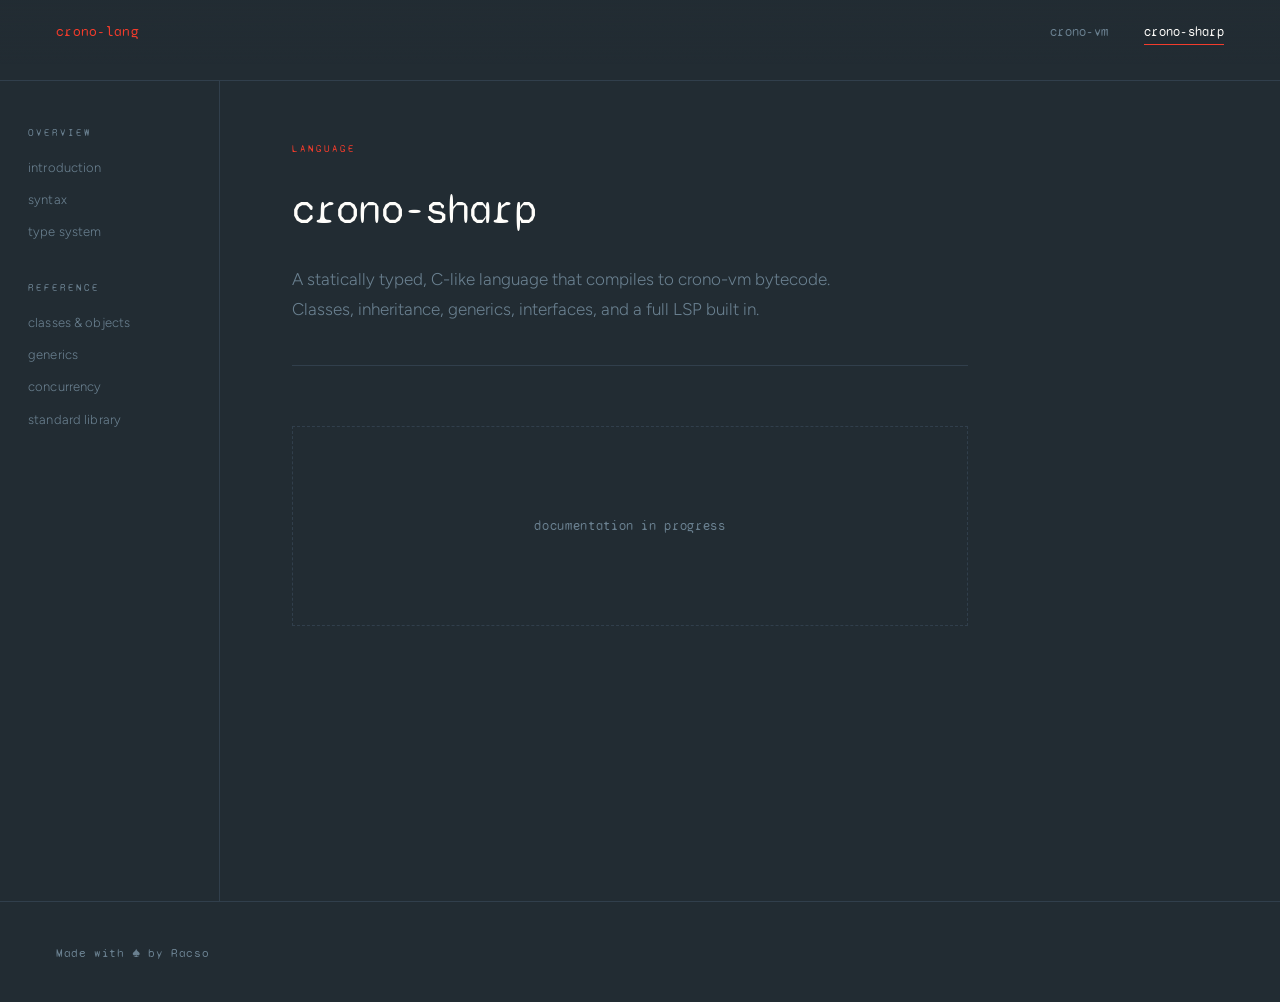
==== crono-sharp.html @ 15d4b7fe "Initial structure: landing page, crono-vm and crono-sharp stubs Three-page static site for the crono" ====
<!DOCTYPE html>
<html lang="en">
<head>
  <meta charset="UTF-8">
  <meta name="viewport" content="width=device-width, initial-scale=1.0">
  <title>crono-sharp — crono-lang</title>
  <meta name="description" content="crono-sharp: a statically typed language targeting crono-vm.">
  <link rel="preconnect" href="https://fonts.googleapis.com">
  <link rel="preconnect" href="https://fonts.gstatic.com" crossorigin>
  <link href="https://fonts.googleapis.com/css2?family=Syne+Mono&family=Cormorant+Garamond:ital,wght@0,300;0,400;1,300;1,400;1,600&family=Figtree:wght@300;400;500&display=swap" rel="stylesheet">
  <link rel="stylesheet" href="style.css">
  <link rel="stylesheet" href="docs.css">
</head>
<body>

  <!-- NAV -->
  <nav>
    <a href="/" class="nav-logo">crono-lang</a>
    <div class="nav-links">
      <a href="crono-vm.html">crono-vm</a>
      <a href="crono-sharp.html" class="nav-active">crono-sharp</a>
    </div>
  </nav>

  <div class="docs-layout">
    <!-- SIDEBAR -->
    <aside class="docs-sidebar">
      <div class="sidebar-section">
        <div class="sidebar-label">overview</div>
        <a href="#introduction" class="sidebar-link">introduction</a>
        <a href="#syntax" class="sidebar-link">syntax</a>
        <a href="#type-system" class="sidebar-link">type system</a>
      </div>
      <div class="sidebar-section">
        <div class="sidebar-label">reference</div>
        <a href="#classes" class="sidebar-link">classes & objects</a>
        <a href="#generics" class="sidebar-link">generics</a>
        <a href="#concurrency" class="sidebar-link">concurrency</a>
        <a href="#stdlib" class="sidebar-link">standard library</a>
      </div>
    </aside>

    <!-- CONTENT -->
    <main class="docs-content">
      <div class="docs-header">
        <div class="docs-tag">language</div>
        <h1 class="docs-title">crono-sharp</h1>
        <p class="docs-subtitle">
          A statically typed, C-like language that compiles to crono-vm bytecode.
          Classes, inheritance, generics, interfaces, and a full LSP built in.
        </p>
      </div>

      <div class="docs-placeholder">
        <span>documentation in progress</span>
      </div>
    </main>
  </div>

  <footer>
    <span class="footer-sig">Made with <span class="spade">♠</span> by Racso</span>
  </footer>

</body>
</html>
---- style.css ----
/* ================================================================
   PALETTE — from colors.rac.so
   ================================================================ */
:root {
  --void:      #222c33;
  --n2:        #29333e;
  --n3:        #313f4c;
  --n4:        #6a8090;
  --n5:        #ccd6e0;
  --n6:        #edf1f5;
  --vanilla:   #fefdfa;

  --volcano:   #f33c2c;
  --vitellary: #f0a030;
  --viridian:  #1fa8a4;
  --violet:    #9966ff;
  --vermilion: #cc2936;
  --verdigris: #3cc058;
  --victoria:  #3852e0;
}

/* ================================================================
   RESET & BASE
   ================================================================ */
*, *::before, *::after {
  box-sizing: border-box;
  margin: 0;
  padding: 0;
}

html {
  font-size: 16px;
  scroll-behavior: smooth;
}

body {
  background: var(--void);
  color: var(--n5);
  font-family: 'Figtree', sans-serif;
  font-weight: 300;
  line-height: 1.7;
  min-height: 100vh;
  display: flex;
  flex-direction: column;
}

a {
  color: inherit;
  text-decoration: none;
}

/* ================================================================
   NAV
   ================================================================ */
nav {
  position: fixed;
  top: 0;
  left: 0;
  right: 0;
  z-index: 100;
  display: flex;
  align-items: center;
  justify-content: space-between;
  padding: 20px 56px;
  background: transparent;
  /* subtle fade to background at top */
  background: linear-gradient(to bottom, var(--void) 0%, transparent 100%);
}

.nav-logo {
  font-family: 'Syne Mono', monospace;
  font-size: 14px;
  color: var(--volcano);
  letter-spacing: 0.02em;
  transition: opacity 0.2s;
}
.nav-logo:hover { opacity: 0.7; }

.nav-links {
  display: flex;
  gap: 36px;
}

.nav-links a {
  font-family: 'Syne Mono', monospace;
  font-size: 13px;
  color: var(--n4);
  letter-spacing: 0.02em;
  transition: color 0.2s;
  position: relative;
}

.nav-links a::after {
  content: '';
  position: absolute;
  bottom: -2px;
  left: 0;
  width: 0;
  height: 1px;
  background: var(--volcano);
  transition: width 0.25s ease;
}

.nav-links a:hover {
  color: var(--vanilla);
}
.nav-links a:hover::after {
  width: 100%;
}

/* ================================================================
   HERO
   ================================================================ */
.hero {
  min-height: 100vh;
  display: grid;
  grid-template-columns: 1fr 1fr;
  align-items: center;
  padding: 0 56px;
  position: relative;
  overflow: hidden;
}

.hero::before {
  content: '';
  position: absolute;
  top: -20%;
  right: -10%;
  width: 600px;
  height: 600px;
  background: radial-gradient(circle, rgba(243, 60, 44, 0.06) 0%, transparent 70%);
  pointer-events: none;
}

.hero-inner {
  max-width: 580px;
  padding-top: 80px;
}

.hero-eyebrow {
  font-family: 'Syne Mono', monospace;
  font-size: 12px;
  color: var(--volcano);
  letter-spacing: 0.15em;
  text-transform: uppercase;
  margin-bottom: 28px;
}

.hero-headline {
  font-family: 'Cormorant Garamond', serif;
  font-style: italic;
  font-weight: 300;
  font-size: clamp(52px, 7vw, 88px);
  line-height: 1.05;
  color: var(--vanilla);
  letter-spacing: -0.02em;
  margin-bottom: 32px;
}

.hero-body {
  font-size: 16px;
  color: var(--n4);
  max-width: 440px;
  margin-bottom: 44px;
  line-height: 1.75;
  font-weight: 300;
}

.hero-cta {
  display: flex;
  align-items: center;
  gap: 20px;
}

.btn-primary {
  font-family: 'Syne Mono', monospace;
  font-size: 13px;
  color: var(--void);
  background: var(--volcano);
  padding: 12px 24px;
  border: 1px solid var(--volcano);
  transition: background 0.2s, color 0.2s;
  letter-spacing: 0.02em;
}

.btn-primary:hover {
  background: transparent;
  color: var(--volcano);
}

.btn-ghost {
  font-family: 'Syne Mono', monospace;
  font-size: 13px;
  color: var(--n4);
  border: 1px solid var(--n3);
  padding: 12px 24px;
  transition: border-color 0.2s, color 0.2s;
  letter-spacing: 0.02em;
}

.btn-ghost:hover {
  color: var(--vanilla);
  border-color: var(--n4);
}

/* accent glyph — right half of hero */
.hero-accent {
  display: flex;
  align-items: center;
  justify-content: center;
  height: 100%;
  position: relative;
}

.accent-glyph {
  font-family: 'Cormorant Garamond', serif;
  font-style: italic;
  font-size: clamp(200px, 22vw, 360px);
  color: transparent;
  -webkit-text-stroke: 1px var(--n3);
  text-stroke: 1px var(--n3);
  user-select: none;
  line-height: 1;
  opacity: 0.6;
  /* subtle animation */
  animation: glyph-breathe 8s ease-in-out infinite;
}

@keyframes glyph-breathe {
  0%, 100% { opacity: 0.4; transform: translateY(0px); }
  50%       { opacity: 0.65; transform: translateY(-12px); }
}

/* ================================================================
   PILLARS
   ================================================================ */
.pillars {
  display: grid;
  grid-template-columns: repeat(3, 1fr);
  gap: 1px;
  background: var(--n3);
  border-top: 1px solid var(--n3);
  margin-top: -1px;
}

.pillar {
  background: var(--void);
  padding: 52px 44px;
  display: flex;
  flex-direction: column;
  gap: 16px;
  transition: background 0.2s;
}

a.pillar:hover {
  background: var(--n2);
  cursor: pointer;
}

.pillar--future {
  opacity: 0.5;
  cursor: default;
}

.pillar-tag {
  font-family: 'Syne Mono', monospace;
  font-size: 10px;
  color: var(--volcano);
  letter-spacing: 0.2em;
  text-transform: uppercase;
}

.pillar-name {
  font-family: 'Syne Mono', monospace;
  font-size: 22px;
  color: var(--vanilla);
  font-weight: 400;
  letter-spacing: -0.01em;
  display: flex;
  align-items: center;
  gap: 10px;
}

.tag-wip {
  font-size: 10px;
  background: var(--n3);
  color: var(--n4);
  padding: 2px 7px;
  letter-spacing: 0.1em;
  text-transform: uppercase;
  vertical-align: middle;
  font-style: normal;
}

.pillar-desc {
  font-size: 14px;
  color: var(--n4);
  line-height: 1.75;
  flex: 1;
}

.pillar-link {
  font-family: 'Syne Mono', monospace;
  font-size: 12px;
  color: var(--volcano);
  letter-spacing: 0.05em;
  margin-top: 8px;
  transition: opacity 0.2s;
}

a.pillar:hover .pillar-link {
  opacity: 0.7;
}

/* ================================================================
   FOOTER
   ================================================================ */
footer {
  padding: 36px 56px;
  border-top: 1px solid var(--n3);
  margin-top: auto;
}

.footer-sig {
  font-family: 'Syne Mono', monospace;
  font-size: 12px;
  color: var(--n4);
  letter-spacing: 0.05em;
}

.spade {
  font-size: 1.15em;
  display: inline-block;
  vertical-align: middle;
  position: relative;
  top: -1px;
}

/* ================================================================
   RESPONSIVE
   ================================================================ */
@media (max-width: 900px) {
  nav {
    padding: 20px 28px;
  }

  .hero {
    grid-template-columns: 1fr;
    padding: 120px 28px 80px;
  }

  .hero-accent {
    display: none;
  }

  .pillars {
    grid-template-columns: 1fr;
  }

  .pillar {
    padding: 40px 28px;
  }

  footer {
    padding: 28px;
  }
}
---- docs.css ----
/* ================================================================
   DOCS LAYOUT — shared by crono-vm.html and crono-sharp.html
   ================================================================ */

.nav-active {
  color: var(--vanilla) !important;
}
.nav-active::after {
  width: 100% !important;
}

/* ----------------------------------------------------------------
   Docs shell
   ---------------------------------------------------------------- */
.docs-layout {
  display: grid;
  grid-template-columns: 220px 1fr;
  min-height: calc(100vh - 80px);
  margin-top: 80px; /* nav height */
  border-top: 1px solid var(--n3);
}

/* ----------------------------------------------------------------
   Sidebar
   ---------------------------------------------------------------- */
.docs-sidebar {
  border-right: 1px solid var(--n3);
  padding: 44px 0;
  position: sticky;
  top: 80px;
  height: calc(100vh - 80px);
  overflow-y: auto;
}

.sidebar-section {
  margin-bottom: 32px;
  padding: 0 28px;
}

.sidebar-label {
  font-family: 'Syne Mono', monospace;
  font-size: 10px;
  color: var(--n4);
  letter-spacing: 0.2em;
  text-transform: uppercase;
  margin-bottom: 10px;
}

.sidebar-link {
  display: block;
  font-family: 'Figtree', sans-serif;
  font-size: 13px;
  color: var(--n4);
  padding: 5px 0;
  transition: color 0.15s;
  font-weight: 300;
  letter-spacing: 0.01em;
}

.sidebar-link:hover {
  color: var(--vanilla);
}

.sidebar-link.is-active {
  color: var(--volcano);
}

/* ----------------------------------------------------------------
   Content area
   ---------------------------------------------------------------- */
.docs-content {
  padding: 60px 72px 100px;
  max-width: 820px;
}

.docs-header {
  margin-bottom: 60px;
  padding-bottom: 40px;
  border-bottom: 1px solid var(--n3);
}

.docs-tag {
  font-family: 'Syne Mono', monospace;
  font-size: 10px;
  color: var(--volcano);
  letter-spacing: 0.2em;
  text-transform: uppercase;
  margin-bottom: 16px;
}

.docs-title {
  font-family: 'Syne Mono', monospace;
  font-size: 42px;
  color: var(--vanilla);
  font-weight: 400;
  letter-spacing: -0.02em;
  margin-bottom: 20px;
}

.docs-subtitle {
  font-size: 17px;
  color: var(--n4);
  line-height: 1.75;
  max-width: 560px;
  font-weight: 300;
}

/* ----------------------------------------------------------------
   Placeholder (for in-progress sections)
   ---------------------------------------------------------------- */
.docs-placeholder {
  display: flex;
  align-items: center;
  justify-content: center;
  height: 200px;
  border: 1px dashed var(--n3);
  color: var(--n4);
  font-family: 'Syne Mono', monospace;
  font-size: 13px;
  letter-spacing: 0.05em;
}

/* ----------------------------------------------------------------
   Responsive
   ---------------------------------------------------------------- */
@media (max-width: 900px) {
  .docs-layout {
    grid-template-columns: 1fr;
  }

  .docs-sidebar {
    position: static;
    height: auto;
    border-right: none;
    border-bottom: 1px solid var(--n3);
    padding: 28px;
    display: flex;
    flex-wrap: wrap;
    gap: 0;
  }

  .sidebar-section {
    padding: 0;
    margin-right: 32px;
  }

  .docs-content {
    padding: 40px 28px 80px;
  }

  .docs-title {
    font-size: 32px;
  }
}
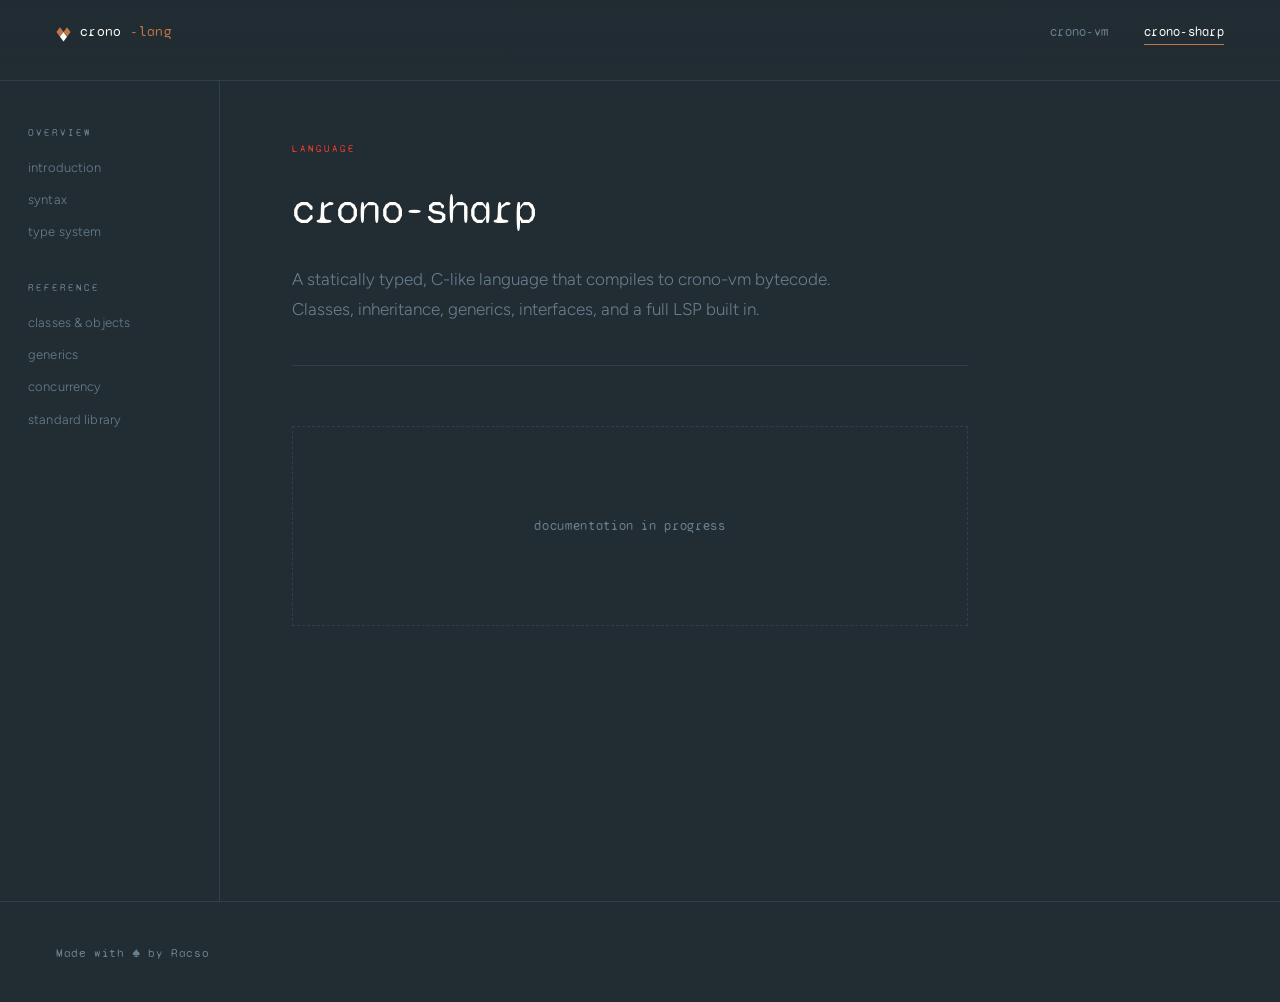
==== commit e8ca2ede: "Add crono logo (75% compressed) to nav; swap volcano→crono throughout" ====
--- a/crono-sharp.html
+++ b/crono-sharp.html
@@ -15,7 +15,16 @@
 
   <!-- NAV -->
   <nav>
-    <a href="/" class="nav-logo">crono-lang</a>
+    <a href="/" class="nav-logo">
+      <svg width="15" height="20" viewBox="-2 -2 24 24" preserveAspectRatio="none" aria-hidden="true">
+        <g transform="rotate(-45,10,10)">
+          <rect x="2"  y="2"  width="8" height="8" fill="#c07848"/>
+          <rect x="2"  y="10" width="8" height="8" fill="#fefdfa"/>
+          <rect x="10" y="10" width="8" height="8" fill="#c07848"/>
+        </g>
+      </svg>
+      crono<span class="accent">-lang</span>
+    </a>
     <div class="nav-links">
       <a href="crono-vm.html">crono-vm</a>
       <a href="crono-sharp.html" class="nav-active">crono-sharp</a>
--- a/style.css
+++ b/style.css
@@ -10,6 +10,7 @@
   --n6:        #edf1f5;
   --vanilla:   #fefdfa;
 
+  --crono:     #c07848;
   --volcano:   #f33c2c;
   --vitellary: #f0a030;
   --viridian:  #1fa8a4;
@@ -68,13 +69,17 @@
 }
 
 .nav-logo {
+  display: flex;
+  align-items: center;
+  gap: 9px;
   font-family: 'Syne Mono', monospace;
   font-size: 14px;
-  color: var(--volcano);
+  color: var(--vanilla);
   letter-spacing: 0.02em;
   transition: opacity 0.2s;
 }
 .nav-logo:hover { opacity: 0.7; }
+.nav-logo .accent { color: var(--crono); }
 
 .nav-links {
   display: flex;
@@ -97,7 +102,7 @@
   left: 0;
   width: 0;
   height: 1px;
-  background: var(--volcano);
+  background: var(--crono);
   transition: width 0.25s ease;
 }
 
@@ -128,7 +133,7 @@
   right: -10%;
   width: 600px;
   height: 600px;
-  background: radial-gradient(circle, rgba(243, 60, 44, 0.06) 0%, transparent 70%);
+  background: radial-gradient(circle, rgba(192, 120, 72, 0.06) 0%, transparent 70%);
   pointer-events: none;
 }
 
@@ -140,7 +145,7 @@
 .hero-eyebrow {
   font-family: 'Syne Mono', monospace;
   font-size: 12px;
-  color: var(--volcano);
+  color: var(--crono);
   letter-spacing: 0.15em;
   text-transform: uppercase;
   margin-bottom: 28px;
@@ -176,16 +181,16 @@
   font-family: 'Syne Mono', monospace;
   font-size: 13px;
   color: var(--void);
-  background: var(--volcano);
+  background: var(--crono);
   padding: 12px 24px;
-  border: 1px solid var(--volcano);
+  border: 1px solid var(--crono);
   transition: background 0.2s, color 0.2s;
   letter-spacing: 0.02em;
 }
 
 .btn-primary:hover {
   background: transparent;
-  color: var(--volcano);
+  color: var(--crono);
 }
 
 .btn-ghost {
@@ -265,7 +270,7 @@
 .pillar-tag {
   font-family: 'Syne Mono', monospace;
   font-size: 10px;
-  color: var(--volcano);
+  color: var(--crono);
   letter-spacing: 0.2em;
   text-transform: uppercase;
 }
@@ -302,7 +307,7 @@
 .pillar-link {
   font-family: 'Syne Mono', monospace;
   font-size: 12px;
-  color: var(--volcano);
+  color: var(--crono);
   letter-spacing: 0.05em;
   margin-top: 8px;
   transition: opacity 0.2s;
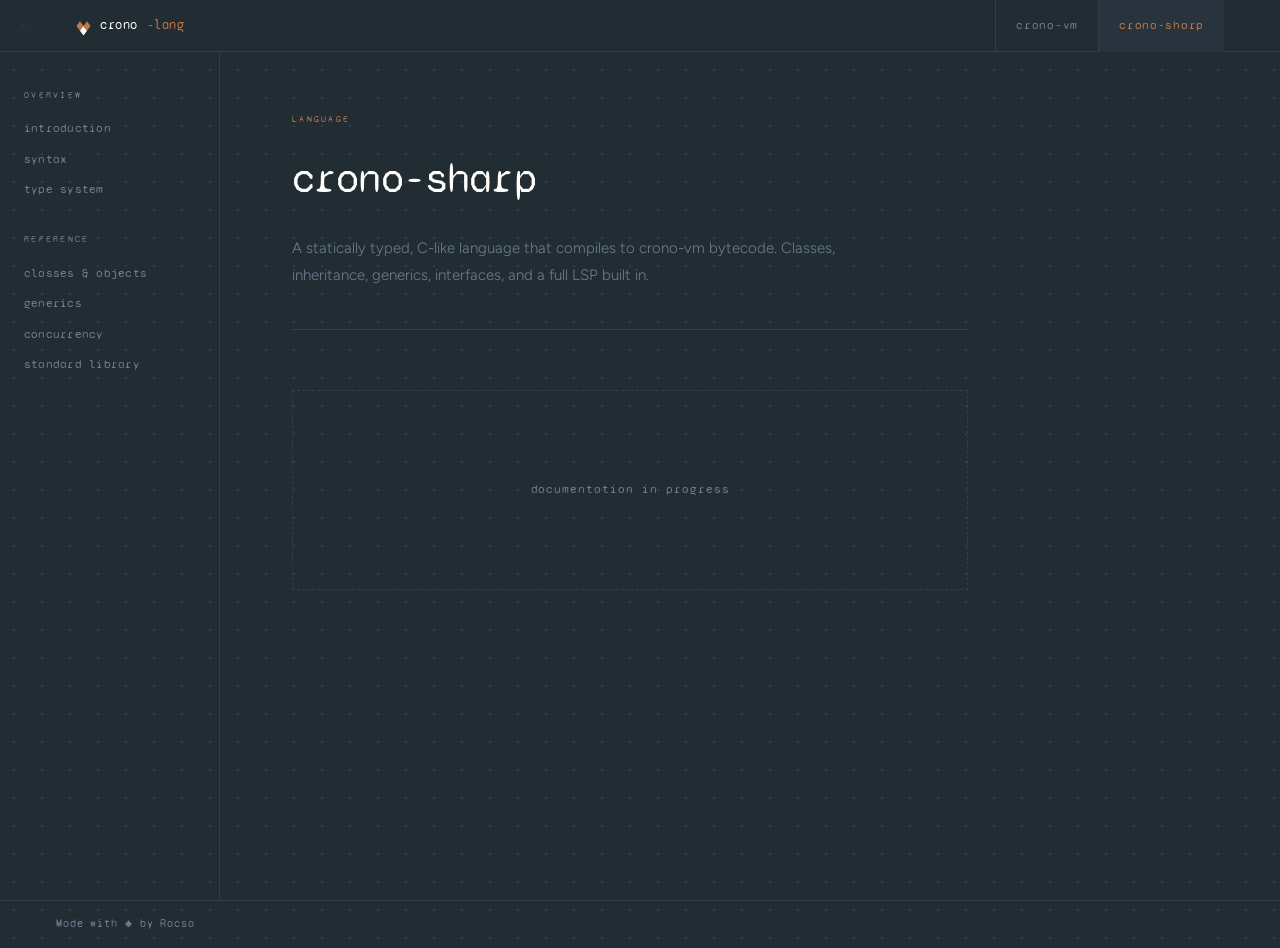
==== commit b5e39895: "Rebuild as Blueprint: dot grid, schematic aesthetic, monospace throughout" ====
--- a/crono-sharp.html
+++ b/crono-sharp.html
@@ -7,7 +7,7 @@
   <meta name="description" content="crono-sharp: a statically typed language targeting crono-vm.">
   <link rel="preconnect" href="https://fonts.googleapis.com">
   <link rel="preconnect" href="https://fonts.gstatic.com" crossorigin>
-  <link href="https://fonts.googleapis.com/css2?family=Syne+Mono&family=Cormorant+Garamond:ital,wght@0,300;0,400;1,300;1,400;1,600&family=Figtree:wght@300;400;500&display=swap" rel="stylesheet">
+  <link href="https://fonts.googleapis.com/css2?family=Syne+Mono&family=Figtree:wght@300;400;500&display=swap" rel="stylesheet">
   <link rel="stylesheet" href="style.css">
   <link rel="stylesheet" href="docs.css">
 </head>
--- a/style.css
+++ b/style.css
@@ -35,10 +35,13 @@
 }
 
 body {
-  background: var(--void);
+  background-color: var(--void);
+  /* dot grid — subtle engineering paper feel */
+  background-image: radial-gradient(circle, var(--n3) 1px, transparent 1px);
+  background-size: 28px 28px;
   color: var(--n5);
-  font-family: 'Figtree', sans-serif;
-  font-weight: 300;
+  font-family: 'Syne Mono', monospace;
+  font-weight: 400;
   line-height: 1.7;
   min-height: 100vh;
   display: flex;
@@ -62,10 +65,23 @@
   display: flex;
   align-items: center;
   justify-content: space-between;
-  padding: 20px 56px;
-  background: transparent;
-  /* subtle fade to background at top */
-  background: linear-gradient(to bottom, var(--void) 0%, transparent 100%);
+  padding: 0 56px;
+  height: 52px;
+  background: var(--void);
+  border-bottom: 1px solid var(--n3);
+}
+
+/* corner marker — blueprint annotation */
+nav::before {
+  content: '//';
+  position: absolute;
+  left: 20px;
+  top: 50%;
+  transform: translateY(-50%);
+  font-size: 10px;
+  color: var(--n3);
+  letter-spacing: 0.1em;
+  pointer-events: none;
 }
 
 .nav-logo {
@@ -73,44 +89,42 @@
   align-items: center;
   gap: 9px;
   font-family: 'Syne Mono', monospace;
-  font-size: 14px;
+  font-size: 13px;
   color: var(--vanilla);
-  letter-spacing: 0.02em;
+  letter-spacing: 0.04em;
   transition: opacity 0.2s;
+  margin-left: 20px;
 }
 .nav-logo:hover { opacity: 0.7; }
 .nav-logo .accent { color: var(--crono); }
 
 .nav-links {
   display: flex;
-  gap: 36px;
+  gap: 0;
 }
 
 .nav-links a {
   font-family: 'Syne Mono', monospace;
-  font-size: 13px;
-  color: var(--n4);
-  letter-spacing: 0.02em;
-  transition: color 0.2s;
+  font-size: 12px;
+  color: var(--n4);
+  letter-spacing: 0.06em;
+  padding: 0 20px;
+  height: 52px;
+  display: flex;
+  align-items: center;
+  border-left: 1px solid var(--n3);
+  transition: color 0.2s, background 0.2s;
   position: relative;
-}
-
-.nav-links a::after {
-  content: '';
-  position: absolute;
-  bottom: -2px;
-  left: 0;
-  width: 0;
-  height: 1px;
-  background: var(--crono);
-  transition: width 0.25s ease;
 }
 
 .nav-links a:hover {
   color: var(--vanilla);
-}
-.nav-links a:hover::after {
-  width: 100%;
+  background: var(--n2);
+}
+
+.nav-links .nav-active {
+  color: var(--crono);
+  background: var(--n2);
 }
 
 /* ================================================================
@@ -118,74 +132,98 @@
    ================================================================ */
 .hero {
   min-height: 100vh;
-  display: grid;
-  grid-template-columns: 1fr 1fr;
-  align-items: center;
+  display: flex;
+  flex-direction: column;
+  justify-content: center;
   padding: 0 56px;
+  padding-top: 52px;
   position: relative;
-  overflow: hidden;
-}
-
+  border-bottom: 1px solid var(--n3);
+}
+
+/* top-left coordinate annotation */
 .hero::before {
-  content: '';
+  content: 'fig. 1.0 — ecosystem overview';
   position: absolute;
-  top: -20%;
-  right: -10%;
-  width: 600px;
-  height: 600px;
-  background: radial-gradient(circle, rgba(192, 120, 72, 0.06) 0%, transparent 70%);
-  pointer-events: none;
+  top: 68px;
+  left: 56px;
+  font-size: 10px;
+  color: var(--n4);
+  letter-spacing: 0.12em;
+  text-transform: uppercase;
+}
+
+/* bottom-right revision block */
+.hero::after {
+  content: 'rev. α';
+  position: absolute;
+  bottom: 24px;
+  right: 56px;
+  font-size: 10px;
+  color: var(--n3);
+  letter-spacing: 0.15em;
 }
 
 .hero-inner {
-  max-width: 580px;
-  padding-top: 80px;
+  max-width: 720px;
+  padding: 80px 0 80px;
+  border-left: 1px solid var(--n3);
+  padding-left: 36px;
+  margin-left: 0;
 }
 
 .hero-eyebrow {
-  font-family: 'Syne Mono', monospace;
-  font-size: 12px;
+  font-size: 10px;
   color: var(--crono);
-  letter-spacing: 0.15em;
+  letter-spacing: 0.25em;
   text-transform: uppercase;
-  margin-bottom: 28px;
+  margin-bottom: 24px;
 }
 
 .hero-headline {
-  font-family: 'Cormorant Garamond', serif;
-  font-style: italic;
-  font-weight: 300;
-  font-size: clamp(52px, 7vw, 88px);
-  line-height: 1.05;
+  font-family: 'Syne Mono', monospace;
+  font-weight: 400;
+  font-size: clamp(28px, 4vw, 52px);
+  line-height: 1.3;
   color: var(--vanilla);
   letter-spacing: -0.02em;
-  margin-bottom: 32px;
+  margin-bottom: 36px;
+}
+
+.hero-headline em {
+  color: var(--n4);
+  font-style: normal;
+  font-size: 0.55em;
+  letter-spacing: 0.05em;
+  display: block;
+  margin-bottom: 6px;
 }
 
 .hero-body {
-  font-size: 16px;
-  color: var(--n4);
-  max-width: 440px;
-  margin-bottom: 44px;
-  line-height: 1.75;
+  font-family: 'Figtree', sans-serif;
+  font-size: 15px;
+  color: var(--n4);
+  max-width: 480px;
+  margin-bottom: 48px;
+  line-height: 1.8;
   font-weight: 300;
 }
 
 .hero-cta {
   display: flex;
   align-items: center;
-  gap: 20px;
+  gap: 12px;
 }
 
 .btn-primary {
   font-family: 'Syne Mono', monospace;
-  font-size: 13px;
+  font-size: 12px;
   color: var(--void);
   background: var(--crono);
-  padding: 12px 24px;
+  padding: 10px 22px;
   border: 1px solid var(--crono);
   transition: background 0.2s, color 0.2s;
-  letter-spacing: 0.02em;
+  letter-spacing: 0.06em;
 }
 
 .btn-primary:hover {
@@ -195,12 +233,12 @@
 
 .btn-ghost {
   font-family: 'Syne Mono', monospace;
-  font-size: 13px;
+  font-size: 12px;
   color: var(--n4);
   border: 1px solid var(--n3);
-  padding: 12px 24px;
+  padding: 10px 22px;
   transition: border-color 0.2s, color 0.2s;
-  letter-spacing: 0.02em;
+  letter-spacing: 0.06em;
 }
 
 .btn-ghost:hover {
@@ -208,53 +246,40 @@
   border-color: var(--n4);
 }
 
-/* accent glyph — right half of hero */
-.hero-accent {
-  display: flex;
-  align-items: center;
-  justify-content: center;
-  height: 100%;
-  position: relative;
-}
-
-.accent-glyph {
-  font-family: 'Cormorant Garamond', serif;
-  font-style: italic;
-  font-size: clamp(200px, 22vw, 360px);
-  color: transparent;
-  -webkit-text-stroke: 1px var(--n3);
-  text-stroke: 1px var(--n3);
-  user-select: none;
-  line-height: 1;
-  opacity: 0.6;
-  /* subtle animation */
-  animation: glyph-breathe 8s ease-in-out infinite;
-}
-
-@keyframes glyph-breathe {
-  0%, 100% { opacity: 0.4; transform: translateY(0px); }
-  50%       { opacity: 0.65; transform: translateY(-12px); }
-}
-
 /* ================================================================
    PILLARS
    ================================================================ */
 .pillars {
   display: grid;
   grid-template-columns: repeat(3, 1fr);
-  gap: 1px;
-  background: var(--n3);
-  border-top: 1px solid var(--n3);
-  margin-top: -1px;
+  gap: 0;
+  border-bottom: 1px solid var(--n3);
 }
 
 .pillar {
-  background: var(--void);
+  background: transparent;
   padding: 52px 44px;
   display: flex;
   flex-direction: column;
-  gap: 16px;
+  gap: 14px;
+  border-right: 1px solid var(--n3);
+  position: relative;
   transition: background 0.2s;
+}
+
+.pillar:last-child {
+  border-right: none;
+}
+
+/* section index annotation */
+.pillar::before {
+  content: attr(data-index);
+  position: absolute;
+  top: 16px;
+  right: 18px;
+  font-size: 9px;
+  color: var(--n3);
+  letter-spacing: 0.15em;
 }
 
 a.pillar:hover {
@@ -263,21 +288,21 @@
 }
 
 .pillar--future {
-  opacity: 0.5;
+  opacity: 0.4;
   cursor: default;
 }
 
 .pillar-tag {
   font-family: 'Syne Mono', monospace;
-  font-size: 10px;
+  font-size: 9px;
   color: var(--crono);
-  letter-spacing: 0.2em;
+  letter-spacing: 0.25em;
   text-transform: uppercase;
 }
 
 .pillar-name {
   font-family: 'Syne Mono', monospace;
-  font-size: 22px;
+  font-size: 20px;
   color: var(--vanilla);
   font-weight: 400;
   letter-spacing: -0.01em;
@@ -287,29 +312,30 @@
 }
 
 .tag-wip {
-  font-size: 10px;
-  background: var(--n3);
-  color: var(--n4);
-  padding: 2px 7px;
-  letter-spacing: 0.1em;
+  font-size: 9px;
+  border: 1px solid var(--n3);
+  color: var(--n4);
+  padding: 1px 6px;
+  letter-spacing: 0.12em;
   text-transform: uppercase;
-  vertical-align: middle;
   font-style: normal;
 }
 
 .pillar-desc {
-  font-size: 14px;
-  color: var(--n4);
-  line-height: 1.75;
+  font-family: 'Figtree', sans-serif;
+  font-size: 13px;
+  color: var(--n4);
+  line-height: 1.8;
   flex: 1;
+  font-weight: 300;
 }
 
 .pillar-link {
   font-family: 'Syne Mono', monospace;
-  font-size: 12px;
+  font-size: 11px;
   color: var(--crono);
-  letter-spacing: 0.05em;
-  margin-top: 8px;
+  letter-spacing: 0.08em;
+  margin-top: 4px;
   transition: opacity 0.2s;
 }
 
@@ -321,20 +347,30 @@
    FOOTER
    ================================================================ */
 footer {
-  padding: 36px 56px;
+  padding: 0 56px;
+  height: 48px;
   border-top: 1px solid var(--n3);
   margin-top: auto;
+  display: flex;
+  align-items: center;
+  justify-content: space-between;
 }
 
 .footer-sig {
   font-family: 'Syne Mono', monospace;
-  font-size: 12px;
-  color: var(--n4);
-  letter-spacing: 0.05em;
+  font-size: 11px;
+  color: var(--n4);
+  letter-spacing: 0.08em;
+}
+
+.footer-build {
+  font-size: 10px;
+  color: var(--n3);
+  letter-spacing: 0.12em;
 }
 
 .spade {
-  font-size: 1.15em;
+  font-size: 1.1em;
   display: inline-block;
   vertical-align: middle;
   position: relative;
@@ -346,27 +382,32 @@
    ================================================================ */
 @media (max-width: 900px) {
   nav {
-    padding: 20px 28px;
-  }
+    padding: 0 20px;
+  }
+  nav::before { display: none; }
+  .nav-logo { margin-left: 0; }
 
   .hero {
-    grid-template-columns: 1fr;
-    padding: 120px 28px 80px;
-  }
-
-  .hero-accent {
-    display: none;
+    padding: 52px 28px 0;
+  }
+  .hero::before, .hero::after { display: none; }
+  .hero-inner {
+    border-left: none;
+    padding-left: 0;
+    padding: 60px 0;
   }
 
   .pillars {
     grid-template-columns: 1fr;
   }
-
   .pillar {
+    border-right: none;
+    border-bottom: 1px solid var(--n3);
     padding: 40px 28px;
   }
+  .pillar:last-child { border-bottom: none; }
 
   footer {
-    padding: 28px;
-  }
-}
+    padding: 0 28px;
+  }
+}
--- a/docs.css
+++ b/docs.css
@@ -1,13 +1,6 @@
 /* ================================================================
    DOCS LAYOUT — shared by crono-vm.html and crono-sharp.html
    ================================================================ */
-
-.nav-active {
-  color: var(--vanilla) !important;
-}
-.nav-active::after {
-  width: 100% !important;
-}
 
 /* ----------------------------------------------------------------
    Docs shell
@@ -15,9 +8,8 @@
 .docs-layout {
   display: grid;
   grid-template-columns: 220px 1fr;
-  min-height: calc(100vh - 80px);
-  margin-top: 80px; /* nav height */
-  border-top: 1px solid var(--n3);
+  min-height: calc(100vh - 52px);
+  margin-top: 52px; /* nav height */
 }
 
 /* ----------------------------------------------------------------
@@ -25,36 +17,35 @@
    ---------------------------------------------------------------- */
 .docs-sidebar {
   border-right: 1px solid var(--n3);
-  padding: 44px 0;
+  padding: 36px 0;
   position: sticky;
-  top: 80px;
-  height: calc(100vh - 80px);
+  top: 52px;
+  height: calc(100vh - 52px);
   overflow-y: auto;
 }
 
 .sidebar-section {
-  margin-bottom: 32px;
-  padding: 0 28px;
+  margin-bottom: 28px;
+  padding: 0 24px;
 }
 
 .sidebar-label {
   font-family: 'Syne Mono', monospace;
-  font-size: 10px;
+  font-size: 9px;
   color: var(--n4);
-  letter-spacing: 0.2em;
+  letter-spacing: 0.25em;
   text-transform: uppercase;
   margin-bottom: 10px;
 }
 
 .sidebar-link {
   display: block;
-  font-family: 'Figtree', sans-serif;
-  font-size: 13px;
+  font-family: 'Syne Mono', monospace;
+  font-size: 12px;
   color: var(--n4);
   padding: 5px 0;
   transition: color 0.15s;
-  font-weight: 300;
-  letter-spacing: 0.01em;
+  letter-spacing: 0.02em;
 }
 
 .sidebar-link:hover {
@@ -62,7 +53,7 @@
 }
 
 .sidebar-link.is-active {
-  color: var(--volcano);
+  color: var(--crono);
 }
 
 /* ----------------------------------------------------------------
@@ -81,9 +72,9 @@
 
 .docs-tag {
   font-family: 'Syne Mono', monospace;
-  font-size: 10px;
-  color: var(--volcano);
-  letter-spacing: 0.2em;
+  font-size: 9px;
+  color: var(--crono);
+  letter-spacing: 0.25em;
   text-transform: uppercase;
   margin-bottom: 16px;
 }
@@ -98,9 +89,10 @@
 }
 
 .docs-subtitle {
-  font-size: 17px;
+  font-family: 'Figtree', sans-serif;
+  font-size: 15px;
   color: var(--n4);
-  line-height: 1.75;
+  line-height: 1.8;
   max-width: 560px;
   font-weight: 300;
 }
@@ -116,8 +108,8 @@
   border: 1px dashed var(--n3);
   color: var(--n4);
   font-family: 'Syne Mono', monospace;
-  font-size: 13px;
-  letter-spacing: 0.05em;
+  font-size: 12px;
+  letter-spacing: 0.08em;
 }
 
 /* ----------------------------------------------------------------
@@ -126,6 +118,7 @@
 @media (max-width: 900px) {
   .docs-layout {
     grid-template-columns: 1fr;
+    margin-top: 52px;
   }
 
   .docs-sidebar {
@@ -133,7 +126,7 @@
     height: auto;
     border-right: none;
     border-bottom: 1px solid var(--n3);
-    padding: 28px;
+    padding: 24px 20px;
     display: flex;
     flex-wrap: wrap;
     gap: 0;
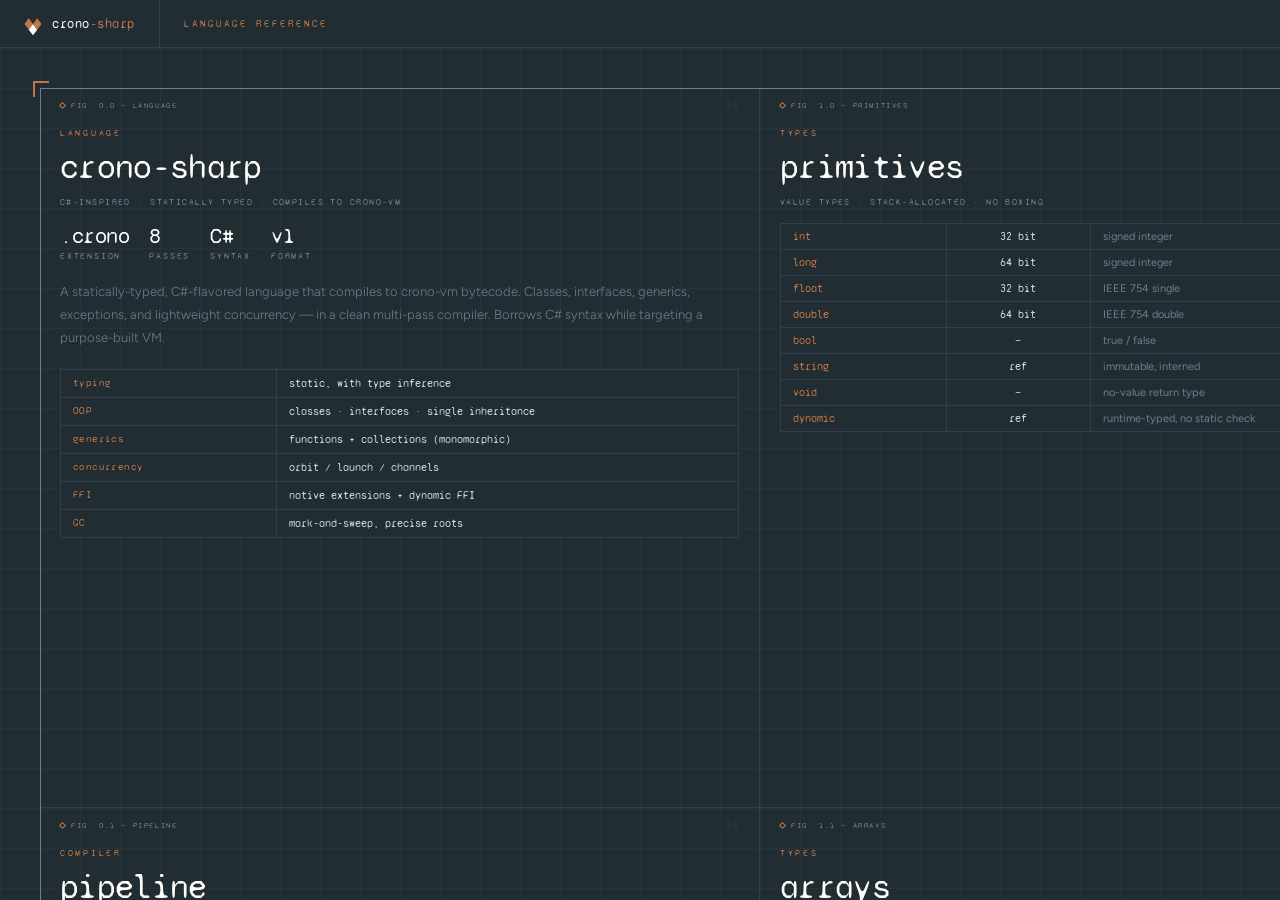
==== commit f91aee48: "crono-sharp: shared canvas system + new page - crono-canvas.css: extract all design system styles fr" ====
--- a/crono-sharp.html
+++ b/crono-sharp.html
@@ -1,74 +1,294 @@
 <!DOCTYPE html>
 <html lang="en">
 <head>
-  <meta charset="UTF-8">
-  <meta name="viewport" content="width=device-width, initial-scale=1.0">
-  <title>crono-sharp — crono-lang</title>
-  <meta name="description" content="crono-sharp: a statically typed language targeting crono-vm.">
-  <link rel="preconnect" href="https://fonts.googleapis.com">
-  <link rel="preconnect" href="https://fonts.gstatic.com" crossorigin>
-  <link href="https://fonts.googleapis.com/css2?family=Syne+Mono&family=Figtree:wght@300;400;500&display=swap" rel="stylesheet">
-  <link rel="stylesheet" href="style.css">
-  <link rel="stylesheet" href="docs.css">
+<meta charset="utf-8">
+<meta name="viewport" content="width=device-width, initial-scale=1">
+<title>crono-sharp — language reference</title>
+<link rel="preconnect" href="https://fonts.googleapis.com">
+<link rel="preconnect" href="https://fonts.gstatic.com" crossorigin>
+<link href="https://fonts.googleapis.com/css2?family=Syne+Mono&family=Figtree:wght@300;400;500&display=swap" rel="stylesheet">
+<link rel="stylesheet" href="crono-canvas.css">
 </head>
 <body>
 
-  <!-- NAV -->
-  <nav>
+<div id="wrap" class="wrap">
+
+  <nav class="nav">
     <a href="/" class="nav-logo">
-      <svg width="15" height="20" viewBox="-2 -2 24 24" preserveAspectRatio="none" aria-hidden="true">
+      <svg width="18" height="24" viewBox="-2 -2 24 24" preserveAspectRatio="none" aria-hidden="true">
         <g transform="rotate(-45,10,10)">
           <rect x="2"  y="2"  width="8" height="8" fill="#c07848"/>
           <rect x="2"  y="10" width="8" height="8" fill="#fefdfa"/>
           <rect x="10" y="10" width="8" height="8" fill="#c07848"/>
         </g>
       </svg>
-      crono<span class="accent">-lang</span>
+      <span>crono<span class="accent">-sharp</span></span>
     </a>
-    <div class="nav-links">
-      <a href="crono-vm.html">crono-vm</a>
-      <a href="crono-sharp.html" class="nav-active">crono-sharp</a>
+    <div class="nav-section">language reference</div>
+  </nav>
+
+  <div id="canvas" class="canvas" data-cols="8" data-rows="6">
+
+    <div class="frame">
+      <div class="cbr cbr--tl"></div>
+      <div class="cbr cbr--tr"></div>
+      <div class="cbr cbr--bl"></div>
+      <div class="cbr cbr--br"></div>
+      <div class="tick tick--tc"></div>
+      <div class="tick tick--bc"></div>
+      <div class="tick tick--lc"></div>
+      <div class="tick tick--rc"></div>
     </div>
-  </nav>
-
-  <div class="docs-layout">
-    <!-- SIDEBAR -->
-    <aside class="docs-sidebar">
-      <div class="sidebar-section">
-        <div class="sidebar-label">overview</div>
-        <a href="#introduction" class="sidebar-link">introduction</a>
-        <a href="#syntax" class="sidebar-link">syntax</a>
-        <a href="#type-system" class="sidebar-link">type system</a>
-      </div>
-      <div class="sidebar-section">
-        <div class="sidebar-label">reference</div>
-        <a href="#classes" class="sidebar-link">classes & objects</a>
-        <a href="#generics" class="sidebar-link">generics</a>
-        <a href="#concurrency" class="sidebar-link">concurrency</a>
-        <a href="#stdlib" class="sidebar-link">standard library</a>
-      </div>
-    </aside>
-
-    <!-- CONTENT -->
-    <main class="docs-content">
-      <div class="docs-header">
-        <div class="docs-tag">language</div>
-        <h1 class="docs-title">crono-sharp</h1>
-        <p class="docs-subtitle">
-          A statically typed, C-like language that compiles to crono-vm bytecode.
-          Classes, inheritance, generics, interfaces, and a full LSP built in.
-        </p>
-      </div>
-
-      <div class="docs-placeholder">
-        <span>documentation in progress</span>
-      </div>
-    </main>
-  </div>
-
-  <footer>
-    <span class="footer-sig">Made with <span class="spade">♠</span> by Racso</span>
-  </footer>
-
+
+    <!-- ════════════════════════════════ COL 0 — Generalities ════════════ -->
+
+    <crono-quad col="0" row="0" fig="fig. 0.0 — language" sec="§0">
+      <div class="tag">language</div>
+      <div class="cell-title">crono<span class="accent">-sharp</span></div>
+      <div class="cell-sub">C#-inspired · statically typed · compiles to crono-vm</div>
+      <div class="stats">
+        <div class="stat"><div class="stat-v">.crono</div><div class="stat-k">extension</div></div>
+        <div class="stat"><div class="stat-v">8</div><div class="stat-k">passes</div></div>
+        <div class="stat"><div class="stat-v">C#</div><div class="stat-k">syntax</div></div>
+        <div class="stat"><div class="stat-v">v1</div><div class="stat-k">format</div></div>
+      </div>
+      <div class="cell-body">A statically-typed, C#-flavored language that compiles to crono-vm bytecode. Classes, interfaces, generics, exceptions, and lightweight concurrency — in a clean multi-pass compiler. Borrows C# syntax while targeting a purpose-built VM.</div>
+      <div class="kv-list">
+        <div class="kv-row"><div class="kv-k">typing</div><div class="kv-v">static, with type inference</div></div>
+        <div class="kv-row"><div class="kv-k">OOP</div><div class="kv-v">classes · interfaces · single inheritance</div></div>
+        <div class="kv-row"><div class="kv-k">generics</div><div class="kv-v">functions + collections (monomorphic)</div></div>
+        <div class="kv-row"><div class="kv-k">concurrency</div><div class="kv-v">orbit / launch / channels</div></div>
+        <div class="kv-row"><div class="kv-k">FFI</div><div class="kv-v">native extensions + dynamic FFI</div></div>
+        <div class="kv-row"><div class="kv-k">GC</div><div class="kv-v">mark-and-sweep, precise roots</div></div>
+      </div>
+    </crono-quad>
+
+    <crono-quad col="0" row="1" fig="fig. 0.1 — pipeline" sec="§0">
+      <div class="tag">compiler</div>
+      <div class="cell-title">pipeline</div>
+      <div class="cell-sub">source → 8 passes → bytecode</div>
+      <div class="arch">
+        <div class="arch-node"><div class="atag">input</div>source (.crono)</div>
+        <div class="arch-conn"></div>
+        <div class="arch-node"><div class="atag">pass 1–2</div>Scanner → Parser → AST</div>
+        <div class="arch-conn"></div>
+        <div class="arch-node"><div class="atag">pass 3–4</div>Symbol Binding → Type Checker</div>
+        <div class="arch-conn"></div>
+        <div class="arch-node"><div class="atag">pass 5</div>Lowering — generators → state machines · foreach expansion</div>
+        <div class="arch-conn"></div>
+        <div class="arch-node"><div class="atag">pass 6–7</div>Symbol Binding + Type Checker (re-run post-lowering)</div>
+        <div class="arch-conn"></div>
+        <div class="arch-node"><div class="atag">pass 8</div>MIR Lowerer → MIR VM Lowerer → bytecode</div>
+      </div>
+      <div class="note">Passes 3–4 run twice — before and after AST transforms — so generators and foreach expansions are fully type-checked.</div>
+    </crono-quad>
+
+    <crono-quad col="0" row="2" fig="fig. 0.2 — modules" sec="§0">
+      <div class="tag">modules</div>
+      <div class="cell-title">imports</div>
+      <div class="cell-sub">multi-file · extension loading</div>
+      <div class="code"><span class="cm">// merge another .crono file into this compilation unit</span>
+<span class="kw">import</span> <span class="st">"math_utils.crono"</span>;
+<span class="kw">import</span> <span class="st">"collections/linked_list.crono"</span>;
+
+<span class="cm">// load a native C++ extension at runtime</span>
+<span class="kw">extension</span> <span class="st">"crono_websocket"</span>;
+<span class="kw">extension</span> <span class="st">"crono_http"</span>;</div>
+      <div class="kv-list">
+        <div class="kv-row"><div class="kv-k">import</div><div class="kv-v">merges .crono file; symbols share scope</div></div>
+        <div class="kv-row"><div class="kv-k">extension</div><div class="kv-v">loads native C++ module at runtime</div></div>
+        <div class="kv-row"><div class="kv-k">resolution</div><div class="kv-v">relative path from script file</div></div>
+        <div class="kv-row"><div class="kv-k">multiple</div><div class="kv-v">supported; circular imports are not</div></div>
+      </div>
+    </crono-quad>
+
+    <crono-quad col="0" row="3" fig="fig. 0.3 — memory" sec="§0">
+      <div class="tag">runtime</div>
+      <div class="cell-title">memory &amp; GC</div>
+      <div class="cell-sub">mark-and-sweep · precise roots · string interning</div>
+      <div class="cell-body">Primitives (int, long, float, double, bool) are stored by value in VM registers. Objects, strings, and arrays are heap-allocated reference types tracked by the garbage collector.</div>
+      <div class="kv-list">
+        <div class="kv-row"><div class="kv-k">algorithm</div><div class="kv-v">mark-and-sweep</div></div>
+        <div class="kv-row"><div class="kv-k">roots</div><div class="kv-v">precise — all live references are known</div></div>
+        <div class="kv-row"><div class="kv-k">strings</div><div class="kv-v">interned — identical literals share one object</div></div>
+        <div class="kv-row"><div class="kv-k">value types</div><div class="kv-v">int · long · float · double · bool</div></div>
+        <div class="kv-row"><div class="kv-k">reference types</div><div class="kv-v">string · object · array · dynamic</div></div>
+        <div class="kv-row"><div class="kv-k">GC API</div><div class="kv-v">GC.GetAllocatedBytes() · GC.GetObjectCount()</div></div>
+      </div>
+    </crono-quad>
+
+    <crono-quad col="0" row="4" fig="fig. 0.4 — limits" sec="§0">
+      <div class="tag">compatibility</div>
+      <div class="cell-title">vs C#</div>
+      <div class="cell-sub">what's in · what's out</div>
+      <div class="op-table">
+        <div class="op-head">
+          <div class="op-h">in crono-sharp</div>
+          <div class="op-h">not implemented</div>
+          <div class="op-h"></div>
+        </div>
+        <div class="op-row"><div class="op-c">classes + interfaces</div><div class="op-c">get/set properties</div><div class="op-c"></div></div>
+        <div class="op-row"><div class="op-c">generics (monomorphic)</div><div class="op-c">delegates / events</div><div class="op-c"></div></div>
+        <div class="op-row"><div class="op-c">try / catch / finally</div><div class="op-c">LINQ</div><div class="op-c"></div></div>
+        <div class="op-row"><div class="op-c">string interpolation</div><div class="op-c">async/await → orbit instead</div><div class="op-c"></div></div>
+        <div class="op-row"><div class="op-c">nullable T?</div><div class="op-c">operator overloading</div><div class="op-c"></div></div>
+        <div class="op-row"><div class="op-c">var · const · dynamic</div><div class="op-c">pattern matching / tuples</div><div class="op-c"></div></div>
+        <div class="op-row"><div class="op-c">orbit / launch / channels</div><div class="op-c">?.  ??  null-aware operators</div><div class="op-c"></div></div>
+        <div class="op-row"><div class="op-c">params variadic</div><div class="op-c">reflection · attributes</div><div class="op-c"></div></div>
+      </div>
+    </crono-quad>
+
+    <crono-quad col="0" row="5" fig="fig. 0.5 — hello world" sec="§0">
+      <div class="tag">example</div>
+      <div class="cell-title">hello, world</div>
+      <div class="cell-sub">first program · classes · interpolation</div>
+      <div class="code"><span class="kw">class</span> Greeter {
+    <span class="kw">public string</span> name;
+
+    <span class="kw">void</span> init(<span class="kw">string</span> n) {
+        <span class="kw">this</span>.name = n;
+    }
+
+    <span class="kw">string</span> greet() {
+        <span class="kw">return</span> <span class="st">"Hello, ${this.name}!"</span>;
+    }
+}
+
+Greeter g = <span class="kw">new</span> Greeter();
+g.init(<span class="st">"crono"</span>);
+print(g.greet());   <span class="cm">// → Hello, crono!</span>
+
+<span class="kw">var</span> msg = g.greet();      <span class="cm">// type inferred</span>
+<span class="kw">const int</span> VER = <span class="num">1</span>;        <span class="cm">// immutable</span></div>
+    </crono-quad>
+
+    <!-- ════════════════════════════════ COL 1 — Types ═══════════════════ -->
+
+    <crono-quad col="1" row="0" fig="fig. 1.0 — primitives" sec="§1">
+      <div class="tag">types</div>
+      <div class="cell-title">primitives</div>
+      <div class="cell-sub">value types · stack-allocated · no boxing</div>
+      <div class="type-table">
+        <div class="type-row"><div class="type-c">int</div><div class="type-c center">32 bit</div><div class="type-c">signed integer</div></div>
+        <div class="type-row"><div class="type-c">long</div><div class="type-c center">64 bit</div><div class="type-c">signed integer</div></div>
+        <div class="type-row"><div class="type-c">float</div><div class="type-c center">32 bit</div><div class="type-c">IEEE 754 single</div></div>
+        <div class="type-row"><div class="type-c">double</div><div class="type-c center">64 bit</div><div class="type-c">IEEE 754 double</div></div>
+        <div class="type-row"><div class="type-c">bool</div><div class="type-c center">—</div><div class="type-c">true / false</div></div>
+        <div class="type-row"><div class="type-c">string</div><div class="type-c center">ref</div><div class="type-c">immutable, interned</div></div>
+        <div class="type-row"><div class="type-c">void</div><div class="type-c center">—</div><div class="type-c">no-value return type</div></div>
+        <div class="type-row"><div class="type-c">dynamic</div><div class="type-c center">ref</div><div class="type-c">runtime-typed, no static check</div></div>
+      </div>
+    </crono-quad>
+
+    <crono-quad col="1" row="1" fig="fig. 1.1 — arrays" sec="§1">
+      <div class="tag">types</div>
+      <div class="cell-title">arrays</div>
+      <div class="cell-sub">T[] · fixed-size · multidimensional · Array.*</div>
+      <div class="code"><span class="cm">// literal</span>
+<span class="kw">int</span>[] nums  = [<span class="num">1</span>, <span class="num">2</span>, <span class="num">3</span>];
+<span class="kw">string</span>[] words = [<span class="st">"a"</span>, <span class="st">"b"</span>];
+
+<span class="cm">// access</span>
+<span class="kw">int</span> x = nums[<span class="num">0</span>];
+nums[<span class="num">1</span>] = <span class="num">99</span>;
+<span class="kw">int</span> len = Array.Count(nums);
+
+<span class="cm">// multidimensional</span>
+<span class="kw">int</span>[][] grid = [[<span class="num">1</span>,<span class="num">2</span>],[<span class="num">3</span>,<span class="num">4</span>]];
+<span class="kw">int</span> v = grid[<span class="num">0</span>][<span class="num">1</span>];  <span class="cm">// → 2</span>
+
+<span class="cm">// foreach</span>
+<span class="kw">foreach</span> (<span class="kw">int</span> n <span class="kw">in</span> nums) { print(n); }</div>
+      <div class="note">Arrays are fixed-size. For resizable sequences use List&lt;T&gt;. Out-of-bounds access throws at runtime.</div>
+    </crono-quad>
+
+    <crono-quad col="1" row="2" fig="fig. 1.2 — complex types" sec="§1">
+      <div class="tag">types</div>
+      <div class="cell-title">complex types</div>
+      <div class="cell-sub">class · interface · nullable · generic</div>
+      <div class="code"><span class="cm">// class instance</span>
+Animal a = <span class="kw">new</span> Animal();
+
+<span class="cm">// interface reference</span>
+IGreeter g = <span class="kw">new</span> Hello();
+
+<span class="cm">// nullable T? — may hold nil</span>
+<span class="kw">string</span>? name = <span class="kw">nil</span>;
+<span class="kw">if</span> (name != <span class="kw">nil</span>) { print(name); }
+
+<span class="cm">// generic collections</span>
+List&lt;<span class="kw">int</span>&gt; items = List.New&lt;<span class="kw">int</span>&gt;();
+Dict&lt;<span class="kw">string</span>&gt; map  = Dict.New&lt;<span class="kw">string</span>&gt;();
+
+<span class="cm">// dynamic</span>
+<span class="kw">dynamic</span> data = JSON.Parse(json);
+<span class="kw">string</span> val   = data[<span class="st">"key"</span>];</div>
+    </crono-quad>
+
+    <crono-quad col="1" row="3" fig="fig. 1.3 — inference" sec="§1">
+      <div class="tag">types</div>
+      <div class="cell-title">inference</div>
+      <div class="cell-sub">var · const · dynamic · type locking</div>
+      <div class="code"><span class="cm">// var — inferred at declaration, then locked</span>
+<span class="kw">var</span> x     = <span class="num">42</span>;          <span class="cm">// int</span>
+<span class="kw">var</span> name  = <span class="st">"Rex"</span>;       <span class="cm">// string</span>
+<span class="kw">var</span> items = List.New&lt;<span class="kw">int</span>&gt;();
+
+<span class="cm">// const — immutable, must initialize</span>
+<span class="kw">const int</span>    MAX = <span class="num">100</span>;
+<span class="kw">const string</span> APP = <span class="st">"crono-sharp"</span>;
+
+<span class="cm">// dynamic — no static type checking</span>
+<span class="kw">dynamic</span> obj    = JSON.Parse(json);
+<span class="kw">dynamic</span> result = obj[<span class="st">"status"</span>];</div>
+      <div class="note">var locks to the inferred type — assigning a different type later is a compile error. dynamic opts out of all static checks.</div>
+    </crono-quad>
+
+    <crono-quad col="1" row="4" fig="fig. 1.4 — operators" sec="§1">
+      <div class="tag">operators</div>
+      <div class="cell-title">operators</div>
+      <div class="cell-sub">arithmetic · logic · bitwise · compound</div>
+      <div class="kv-list">
+        <div class="kv-row"><div class="kv-k">arithmetic</div><div class="kv-v">+  -  *  /  %</div></div>
+        <div class="kv-row"><div class="kv-k">comparison</div><div class="kv-v">==  !=  &lt;  &lt;=  &gt;  &gt;=</div></div>
+        <div class="kv-row"><div class="kv-k">logical</div><div class="kv-v">&amp;&amp;  ||  !</div></div>
+        <div class="kv-row"><div class="kv-k">bitwise</div><div class="kv-v">&amp;  |  ^  ~  &lt;&lt;  &gt;&gt;</div></div>
+        <div class="kv-row"><div class="kv-k">assignment</div><div class="kv-v">=  +=  -=  *=  /=  %=</div></div>
+        <div class="kv-row"><div class="kv-k">unary</div><div class="kv-v">-  !  ~  ++  --  (postfix)</div></div>
+        <div class="kv-row"><div class="kv-k">string +</div><div class="kv-v">concatenates two strings</div></div>
+        <div class="kv-row"><div class="kv-k">not in crono#</div><div class="kv-v">?.  ??  overloading</div></div>
+      </div>
+    </crono-quad>
+
+    <crono-quad col="1" row="5" fig="fig. 1.5 — strings" sec="§1">
+      <div class="tag">types</div>
+      <div class="cell-title">strings</div>
+      <div class="cell-sub">interpolation · verbatim · String.*</div>
+      <div class="code"><span class="cm">// interpolation</span>
+<span class="kw">string</span> s = <span class="st">"${name} v${ver}"</span>;
+
+<span class="cm">// verbatim (no escape processing)</span>
+<span class="kw">string</span> p = @<span class="st">"C:\Users\file.txt"</span>;
+
+<span class="cm">// String.*</span>
+String.Length(s)
+String.ToUpper(s)   String.ToLower(s)
+String.Substring(s, start, len)
+String.Contains(s, sub)
+String.StartsWith(s, prefix)
+String.IndexOf(s, sub)
+String.Replace(s, from, to)
+String.Trim(s)
+String.Split(s, delim)
+String.Join(arr, sep)
+String.Format(template, ...)</div>
+    </crono-quad>
+
+    <!-- cols 2–7: empty (content TBD) ─────────────────────────────────── -->
+
+  </div><!-- #canvas -->
+</div><!-- #wrap -->
+
+<script src="crono-canvas.js" defer></script>
 </body>
 </html>
--- a/crono-canvas.css
+++ b/crono-canvas.css
@@ -0,0 +1,478 @@
+/* ── crono-canvas.css — shared blueprint canvas design system ────────────────
+   Used by all crono-lang documentation pages. Each page links this file,
+   defines its own nav title, and populates <crono-quad> elements.
+   ─────────────────────────────────────────────────────────────────────────── */
+
+:root {
+  --void:    #222c33;
+  --n2:      #29333e;
+  --n3:      #313f4c;
+  --n4:      #6a8090;
+  --n5:      #ccd6e0;
+  --vanilla: #fefdfa;
+  --crono:   #c07848;
+  --nav-h:   48px;
+}
+
+*, *::before, *::after {
+  box-sizing: border-box;
+  margin: 0;
+  padding: 0;
+}
+
+html, body {
+  width: 100%;
+  height: 100%;
+  overflow: hidden;
+  background: var(--void);
+  font-family: 'Syne Mono', monospace;
+  color: var(--n5);
+}
+
+/* ── NAV ─────────────────────────────────────────────────────────────────── */
+
+.nav {
+  position: sticky;
+  left: 0;
+  width: 100vw;
+  height: var(--nav-h);
+  background: var(--void);
+  border-bottom: 1px solid var(--n3);
+  display: flex;
+  align-items: center;
+  justify-content: flex-start;
+  z-index: 200;
+  flex-shrink: 0;
+}
+
+.nav-logo {
+  display: flex;
+  align-items: center;
+  gap: 10px;
+  font-size: 13px;
+  color: var(--vanilla);
+  letter-spacing: 0.04em;
+  text-decoration: none;
+  padding: 0 24px;
+  height: 100%;
+  border-right: 1px solid var(--n3);
+  transition: background 0.15s;
+}
+
+.nav-logo:hover {
+  background: var(--n2);
+}
+
+.nav-logo .accent {
+  color: var(--crono);
+}
+
+.nav-section {
+  font-size: 10px;
+  color: var(--crono);
+  letter-spacing: 0.2em;
+  text-transform: uppercase;
+  padding: 0 24px;
+}
+
+/* ── WRAP / CANVAS ───────────────────────────────────────────────────────── */
+
+.wrap {
+  position: fixed;
+  top: 0;
+  left: 0;
+  right: 0;
+  bottom: 0;
+  overflow: scroll;
+  scrollbar-width: none;
+  cursor: grab;
+}
+
+.wrap::-webkit-scrollbar {
+  display: none;
+}
+
+.wrap.panning {
+  cursor: grabbing;
+}
+
+.canvas {
+  position: relative;
+  background-color: var(--void);
+  background-image:
+    linear-gradient(rgba(49,63,76,0.36) 1px, transparent 1px),
+    linear-gradient(90deg, rgba(49,63,76,0.36) 1px, transparent 1px);
+  background-size: 40px 40px;
+}
+
+/* ── FRAME ───────────────────────────────────────────────────────────────── */
+
+.frame {
+  position: absolute;
+  inset: 40px;
+  border: 1px solid var(--n4);
+  pointer-events: none;
+  z-index: 5;
+}
+
+.cbr {
+  position: absolute;
+  width: 16px;
+  height: 16px;
+}
+
+.cbr--tl { top:-8px;    left:-8px;  border-top:2px solid var(--crono); border-left:2px solid var(--crono);   }
+.cbr--tr { top:-8px;    right:-8px; border-top:2px solid var(--crono); border-right:2px solid var(--crono);  }
+.cbr--bl { bottom:-8px; left:-8px;  border-bottom:2px solid var(--crono); border-left:2px solid var(--crono);  }
+.cbr--br { bottom:-8px; right:-8px; border-bottom:2px solid var(--crono); border-right:2px solid var(--crono); }
+
+.tick {
+  position: absolute;
+  background: var(--n4);
+}
+
+.tick--tc { height:1px;  width:16px;  top:-1px;    left:50%; transform:translateX(-50%); }
+.tick--bc { height:1px;  width:16px;  bottom:-1px; left:50%; transform:translateX(-50%); }
+.tick--lc { width:1px;   height:16px; left:-1px;   top:50%;  transform:translateY(-50%); }
+.tick--rc { width:1px;   height:16px; right:-1px;  top:50%;  transform:translateY(-50%); }
+
+/* ── QUADS ───────────────────────────────────────────────────────────────── */
+
+.quad {
+  position: absolute;
+  display: flex;
+  flex-direction: column;
+  overflow: hidden;
+  border-right:  1px solid var(--n3);
+  border-bottom: 1px solid var(--n3);
+}
+
+.quad.last-col  { border-right: none; }
+.quad.last-row  { border-bottom: none; }
+
+/* fig label (top-left on normal cols, top-right on last col) */
+.quad-fig {
+  position: absolute;
+  font-size: 8px;
+  color: var(--n4);
+  letter-spacing: 0.2em;
+  text-transform: uppercase;
+  display: flex;
+  align-items: center;
+  gap: 6px;
+  top: calc(var(--ph, 36px) / 3);
+}
+
+.quad-fig::before {
+  content: '';
+  display: inline-block;
+  width: 5px;
+  height: 5px;
+  border: 1px solid var(--crono);
+  transform: rotate(45deg);
+  flex-shrink: 0;
+}
+
+.quad:not(.last-col) .quad-fig {
+  left: calc(var(--pw, 36px) / 2);
+}
+
+.quad.last-col .quad-fig {
+  right: calc(var(--pw, 36px) / 2);
+  flex-direction: row-reverse;
+}
+
+/* section label */
+.quad-sec {
+  position: absolute;
+  font-size: 9px;
+  color: var(--n3);
+  letter-spacing: 0.16em;
+  top: calc(var(--ph, 36px) / 3);
+}
+
+.quad:not(.last-col) .quad-sec { right: calc(var(--pw, 36px) / 2); }
+.quad.last-col       .quad-sec { left:  calc(var(--pw, 36px) / 2); }
+
+/* inner content area */
+.qi {
+  flex: 1;
+  display: flex;
+  flex-direction: column;
+  justify-content: flex-start;
+  padding: var(--ph, 36px) calc(var(--pw, 36px) / 2) calc(var(--ph, 36px) / 2) calc(var(--pw, 36px) / 2);
+  overflow-y: auto;
+  scrollbar-width: thin;
+  scrollbar-color: var(--n3) transparent;
+}
+
+.qi::-webkit-scrollbar       { width: 4px; }
+.qi::-webkit-scrollbar-track  { background: transparent; }
+.qi::-webkit-scrollbar-thumb  { background: var(--n3); border-radius: 2px; }
+
+.quad.last-col .qi {
+  align-items: flex-end;
+  text-align: right;
+}
+
+/* ── CONTENT ATOMS ───────────────────────────────────────────────────────── */
+
+.tag {
+  font-size: clamp(7px, calc(var(--qh, 560px) * 0.013), 9px);
+  color: var(--crono);
+  letter-spacing: 0.3em;
+  text-transform: uppercase;
+  margin-bottom: clamp(6px, calc(var(--qh, 560px) * 0.015), 10px);
+}
+
+.cell-title {
+  font-size: clamp(15px, calc(var(--qh, 560px) * 0.048), 34px);
+  color: var(--vanilla);
+  letter-spacing: -0.02em;
+  line-height: 1.15;
+  margin-bottom: clamp(6px, calc(var(--qh, 560px) * 0.015), 10px);
+}
+
+.cell-sub {
+  font-size: clamp(7px, calc(var(--qh, 560px) * 0.015), 9px);
+  color: var(--n4);
+  letter-spacing: 0.16em;
+  text-transform: uppercase;
+  margin-bottom: clamp(10px, calc(var(--qh, 560px) * 0.024), 16px);
+}
+
+.cell-body {
+  font-family: 'Figtree', sans-serif;
+  font-size: clamp(10px, calc(var(--qh, 560px) * 0.021), 13px);
+  color: var(--n4);
+  line-height: 1.75;
+  font-weight: 300;
+  max-width: calc(var(--qw, 360px) * 0.95);
+  margin-bottom: clamp(12px, calc(var(--qh, 560px) * 0.029), 20px);
+}
+
+.quad.last-col .cell-body { margin-left: auto; }
+
+/* stat row */
+.stats {
+  display: flex;
+  gap: clamp(12px, calc(var(--qw, 360px) * 0.05), 20px);
+  margin-bottom: clamp(12px, calc(var(--qh, 560px) * 0.029), 20px);
+  flex-wrap: wrap;
+}
+
+.stat {
+  display: flex;
+  flex-direction: column;
+  gap: 2px;
+}
+
+.stat-v {
+  font-size: clamp(14px, calc(var(--qh, 560px) * 0.039), 22px);
+  color: var(--vanilla);
+  letter-spacing: -0.02em;
+}
+
+.stat-k {
+  font-size: clamp(7px, calc(var(--qh, 560px) * 0.013), 9px);
+  color: var(--n4);
+  letter-spacing: 0.2em;
+  text-transform: uppercase;
+}
+
+/* opcode / generic 3-col table */
+.op-table {
+  border: 1px solid var(--n3);
+  font-size: clamp(9px, calc(var(--qh, 560px) * 0.0196), 11px);
+  max-width: 100%;
+  margin-bottom: clamp(10px, calc(var(--qh, 560px) * 0.024), 16px);
+  background: var(--void);
+}
+
+.op-head {
+  display: grid;
+  grid-template-columns: calc(var(--qw, 360px) * 0.27) calc(var(--qw, 360px) * 0.32) 1fr;
+  background: var(--n2);
+  border-bottom: 1px solid var(--n3);
+}
+
+.op-row {
+  display: grid;
+  grid-template-columns: calc(var(--qw, 360px) * 0.27) calc(var(--qw, 360px) * 0.32) 1fr;
+  border-bottom: 1px solid var(--n3);
+  transition: background 0.1s;
+}
+
+.op-row:last-child { border-bottom: none; }
+.op-row:hover      { background: var(--n2); }
+
+.op-h, .op-c {
+  padding: clamp(3px, calc(var(--qh, 560px) * 0.008), 5px) clamp(6px, calc(var(--qw, 360px) * 0.025), 10px);
+}
+
+.op-h {
+  font-size: clamp(7px, calc(var(--qh, 560px) * 0.013), 8px);
+  color: var(--n4);
+  letter-spacing: 0.2em;
+  text-transform: uppercase;
+  border-right: 1px solid var(--n3);
+}
+
+.op-h:last-child { border-right: none; }
+
+.op-c {
+  color: var(--n5);
+  border-right: 1px solid var(--n3);
+  line-height: 1.4;
+}
+
+.op-c:last-child  { border-right: none; color: var(--n4); }
+.op-c:first-child { color: var(--crono); font-family: 'Syne Mono', monospace; letter-spacing: 0.05em; }
+.op-c.mono        { font-family: 'Syne Mono', monospace; color: var(--n5); }
+
+/* type table (3-col: name / bits / desc) */
+.type-table {
+  border: 1px solid var(--n3);
+  margin-bottom: clamp(10px, calc(var(--qh, 400px) * 0.024), 16px);
+  background: var(--void);
+}
+
+.type-row {
+  display: grid;
+  grid-template-columns: calc(var(--qw, 360px) * 0.23) calc(var(--qw, 360px) * 0.20) 1fr;
+  border-bottom: 1px solid var(--n3);
+}
+
+.type-row:last-child { border-bottom: none; }
+
+.type-c {
+  padding: clamp(4px, calc(var(--qh, 560px) * 0.009), 6px) clamp(8px, calc(var(--qw, 360px) * 0.030), 12px);
+  font-size: clamp(9px, calc(var(--qh, 560px) * 0.0196), 11px);
+  border-right: 1px solid var(--n3);
+}
+
+.type-c:last-child  { border-right: none; color: var(--n4); font-family: 'Figtree', sans-serif; }
+.type-c:first-child { color: var(--crono); }
+.type-c.center      { color: var(--n5); text-align: center; }
+
+/* key-value pairs */
+.kv-list {
+  border: 1px solid var(--n3);
+  margin-bottom: clamp(10px, calc(var(--qh, 400px) * 0.024), 16px);
+  background: var(--void);
+}
+
+.kv-row {
+  display: grid;
+  grid-template-columns: calc(var(--qw, 360px) * 0.30) 1fr;
+  border-bottom: 1px solid var(--n3);
+}
+
+.kv-row:last-child { border-bottom: none; }
+
+.kv-k {
+  padding: clamp(4px, calc(var(--qh, 560px) * 0.011), 7px) clamp(8px, calc(var(--qw, 360px) * 0.030), 12px);
+  font-size: clamp(8px, calc(var(--qh, 560px) * 0.016), 10px);
+  color: var(--crono);
+  border-right: 1px solid var(--n3);
+  letter-spacing: 0.04em;
+}
+
+.kv-v {
+  padding: clamp(4px, calc(var(--qh, 560px) * 0.011), 7px) clamp(8px, calc(var(--qw, 360px) * 0.030), 12px);
+  font-size: clamp(9px, calc(var(--qh, 560px) * 0.0196), 11px);
+  color: var(--n5);
+}
+
+/* arch / pipeline diagram */
+.arch {
+  margin-bottom: clamp(10px, calc(var(--qh, 400px) * 0.024), 16px);
+}
+
+.arch-node {
+  border: 1px solid var(--n3);
+  padding: clamp(5px, calc(var(--qh, 560px) * 0.012), 8px) clamp(9px, calc(var(--qw, 360px) * 0.038), 14px);
+  font-size: clamp(9px, calc(var(--qh, 560px) * 0.020), 12px);
+  color: var(--n5);
+  background: var(--void);
+}
+
+.arch-node .atag {
+  font-size: clamp(7px, calc(var(--qh, 560px) * 0.013), 8px);
+  color: var(--crono);
+  letter-spacing: 0.2em;
+  text-transform: uppercase;
+  margin-bottom: 2px;
+}
+
+.arch-conn {
+  width: 1px;
+  height: clamp(8px, calc(var(--qh, 560px) * 0.018), 12px);
+  background: var(--n3);
+  margin-left: 18px;
+}
+
+/* code block */
+.code {
+  background: var(--n2);
+  border: 1px solid var(--n3);
+  padding: clamp(8px, calc(var(--qh, 560px) * 0.018), 12px) clamp(10px, calc(var(--qw, 360px) * 0.038), 14px);
+  font-size: clamp(9px, calc(var(--qh, 560px) * 0.0196), 11px);
+  color: var(--n5);
+  line-height: 1.7;
+  white-space: pre;
+  overflow-x: auto;
+  margin-bottom: clamp(10px, calc(var(--qh, 560px) * 0.024), 16px);
+}
+
+.code .kw  { color: var(--crono); }
+.code .cm  { color: var(--n4); }
+.code .st  { color: #8ec07c; }
+.code .op  { color: #83a598; }
+.code .num { color: #d3869b; }
+
+/* note box */
+.note {
+  border: 1px solid var(--n3);
+  border-left: 3px solid var(--crono);
+  padding: clamp(7px, calc(var(--qh, 560px) * 0.016), 10px) clamp(10px, calc(var(--qw, 360px) * 0.038), 14px);
+  font-size: clamp(9px, calc(var(--qh, 560px) * 0.0196), 11px);
+  color: var(--n4);
+  line-height: 1.65;
+  margin-bottom: clamp(10px, calc(var(--qh, 560px) * 0.024), 16px);
+  font-family: 'Figtree', sans-serif;
+}
+
+/* pill badge */
+.badge {
+  display: inline-block;
+  font-size: 8px;
+  border: 1px solid var(--n3);
+  color: var(--n4);
+  padding: 1px 7px;
+  letter-spacing: 0.14em;
+  text-transform: uppercase;
+  margin-right: 6px;
+  margin-bottom: 12px;
+}
+
+.badge.core { border-color: var(--crono); color: var(--crono); }
+
+/* button */
+.btn {
+  font-family: 'Syne Mono', monospace;
+  font-size: 10px;
+  padding: 7px 16px;
+  letter-spacing: 0.08em;
+  text-decoration: none;
+  display: inline-flex;
+  align-items: center;
+  gap: 6px;
+  transition: all 0.15s;
+  border: 1px solid var(--n3);
+  color: var(--n4);
+}
+
+.btn:hover          { color: var(--vanilla); border-color: var(--n4); background: var(--n2); }
+.btn.primary        { background: var(--crono); color: var(--void); border-color: var(--crono); }
+.btn.primary:hover  { background: transparent; color: var(--crono); }
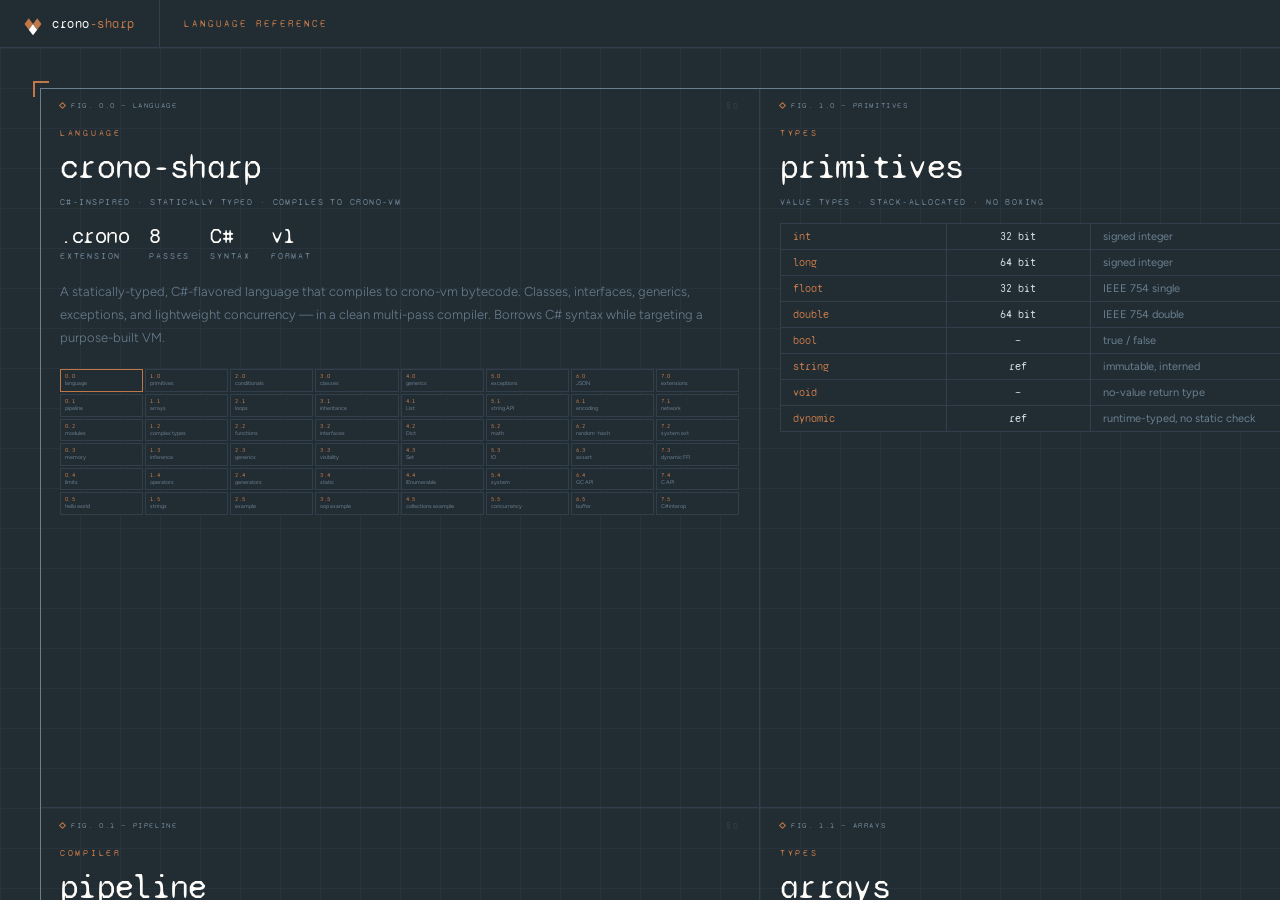
==== commit 4d88ee94: "Replace [0,0] kv-list with interactive minimap on both canvases" ====
--- a/crono-sharp.html
+++ b/crono-sharp.html
@@ -53,14 +53,7 @@
         <div class="stat"><div class="stat-v">v1</div><div class="stat-k">format</div></div>
       </div>
       <div class="cell-body">A statically-typed, C#-flavored language that compiles to crono-vm bytecode. Classes, interfaces, generics, exceptions, and lightweight concurrency — in a clean multi-pass compiler. Borrows C# syntax while targeting a purpose-built VM.</div>
-      <div class="kv-list">
-        <div class="kv-row"><div class="kv-k">typing</div><div class="kv-v">static, with type inference</div></div>
-        <div class="kv-row"><div class="kv-k">OOP</div><div class="kv-v">classes · interfaces · single inheritance</div></div>
-        <div class="kv-row"><div class="kv-k">generics</div><div class="kv-v">functions + collections (monomorphic)</div></div>
-        <div class="kv-row"><div class="kv-k">concurrency</div><div class="kv-v">orbit / launch / channels</div></div>
-        <div class="kv-row"><div class="kv-k">FFI</div><div class="kv-v">native extensions + dynamic FFI</div></div>
-        <div class="kv-row"><div class="kv-k">GC</div><div class="kv-v">mark-and-sweep, precise roots</div></div>
-      </div>
+      <div class="minimap"><div class="mm-grid"></div></div>
     </crono-quad>
 
     <crono-quad col="0" row="1" fig="fig. 0.1 — pipeline" sec="§0">
@@ -284,7 +277,887 @@
 String.Format(template, ...)</div>
     </crono-quad>
 
-    <!-- cols 2–7: empty (content TBD) ─────────────────────────────────── -->
+    <!-- ════════════════════════════════ COL 2 — Control Flow ══════════ -->
+
+    <crono-quad col="2" row="0" fig="fig. 2.0 — conditionals" sec="§2">
+      <div class="tag">control flow</div>
+      <div class="cell-title">conditionals</div>
+      <div class="cell-sub">if · else if · else</div>
+      <div class="code"><span class="kw">if</span> (x > <span class="num">0</span>) {
+    print(<span class="st">"positive"</span>);
+} <span class="kw">else if</span> (x == <span class="num">0</span>) {
+    print(<span class="st">"zero"</span>);
+} <span class="kw">else</span> {
+    print(<span class="st">"negative"</span>);
+}
+
+<span class="cm">// condition must be bool</span>
+<span class="kw">bool</span> ok = check();
+<span class="kw">if</span> (!ok) { <span class="kw">return</span>; }
+
+<span class="cm">// nil check on nullable</span>
+<span class="kw">string</span>? name = getName();
+<span class="kw">if</span> (name != <span class="kw">nil</span>) {
+    print(name);
+}</div>
+      <div class="note">No switch/case, no ternary operator. Condition expressions must evaluate to bool — no implicit truthiness.</div>
+    </crono-quad>
+
+    <crono-quad col="2" row="1" fig="fig. 2.1 — loops" sec="§2">
+      <div class="tag">control flow</div>
+      <div class="cell-title">loops</div>
+      <div class="cell-sub">for · while · foreach · break · continue</div>
+      <div class="code"><span class="cm">// classic for</span>
+<span class="kw">for</span> (<span class="kw">int</span> i = <span class="num">0</span>; i < <span class="num">10</span>; i++) {
+    <span class="kw">if</span> (i == <span class="num">5</span>) <span class="kw">continue</span>;
+    <span class="kw">if</span> (i == <span class="num">8</span>) <span class="kw">break</span>;
+    print(i);
+}
+
+<span class="cm">// while</span>
+<span class="kw">while</span> (queue.Count() > <span class="num">0</span>) {
+    process(queue.Get(<span class="num">0</span>));
+    queue.Remove(<span class="num">0</span>);
+}
+
+<span class="cm">// foreach — arrays and IEnumerable</span>
+<span class="kw">foreach</span> (<span class="kw">string</span> item <span class="kw">in</span> names) {
+    print(item);
+}
+<span class="kw">foreach</span> (<span class="kw">int</span> n <span class="kw">in</span> nums) {
+    total = total + n;
+}</div>
+    </crono-quad>
+
+    <crono-quad col="2" row="2" fig="fig. 2.2 — functions" sec="§2">
+      <div class="tag">functions</div>
+      <div class="cell-title">functions</div>
+      <div class="cell-sub">typed params · return types · void</div>
+      <div class="code"><span class="cm">// typed return</span>
+<span class="kw">int</span> add(<span class="kw">int</span> a, <span class="kw">int</span> b) {
+    <span class="kw">return</span> a + b;
+}
+
+<span class="cm">// void</span>
+<span class="kw">void</span> log(<span class="kw">string</span> msg) {
+    print(<span class="st">"[LOG] "</span> + msg);
+}
+
+<span class="cm">// variadic params</span>
+<span class="kw">string</span> fmt(<span class="kw">string</span> tpl, <span class="kw">params dynamic</span>... args) {
+    <span class="kw">return</span> String.Format(tpl, args);
+}
+
+<span class="cm">// nullable return</span>
+<span class="kw">string</span>? find(<span class="kw">string</span>[] list, <span class="kw">string</span> key) {
+    <span class="kw">foreach</span> (<span class="kw">string</span> s <span class="kw">in</span> list) {
+        <span class="kw">if</span> (s == key) <span class="kw">return</span> s;
+    }
+    <span class="kw">return</span> <span class="kw">nil</span>;
+}</div>
+    </crono-quad>
+
+    <crono-quad col="2" row="3" fig="fig. 2.3 — generics" sec="§2">
+      <div class="tag">functions</div>
+      <div class="cell-title">generic functions</div>
+      <div class="cell-sub">T inferred at call site · monomorphic</div>
+      <div class="code"><span class="cm">// T inferred from argument</span>
+T identity&lt;T&gt;(T x) {
+    <span class="kw">return</span> x;
+}
+<span class="kw">int</span> n = identity(<span class="num">42</span>);       <span class="cm">// T = int</span>
+<span class="kw">string</span> s = identity(<span class="st">"hi"</span>);  <span class="cm">// T = string</span>
+
+<span class="cm">// generic + collections</span>
+List&lt;T&gt; wrap&lt;T&gt;(T item) {
+    List&lt;T&gt; l = List.New&lt;T&gt;();
+    l.Add(item);
+    <span class="kw">return</span> l;
+}
+
+<span class="cm">// multiple type params</span>
+Dict&lt;V&gt; pair&lt;V&gt;(<span class="kw">string</span> k, V v) {
+    Dict&lt;V&gt; d = Dict.New&lt;V&gt;();
+    d.Set(k, v);
+    <span class="kw">return</span> d;
+}</div>
+      <div class="note">Generics are monomorphic — no constraint system (no where T : IFoo). Type is inferred at each call site.</div>
+    </crono-quad>
+
+    <crono-quad col="2" row="4" fig="fig. 2.4 — generators" sec="§2">
+      <div class="tag">async</div>
+      <div class="cell-title">generators</div>
+      <div class="cell-sub">yield · state machine · suspend &amp; resume</div>
+      <div class="code"><span class="cm">// yield suspends execution</span>
+<span class="kw">void</span> counter(<span class="kw">int</span> max) {
+    <span class="kw">int</span> i = <span class="num">0</span>;
+    <span class="kw">while</span> (i < max) {
+        <span class="kw">yield</span>;        <span class="cm">// suspend here</span>
+        print(i);
+        i++;
+    }
+}
+
+<span class="cm">// run via orbit — returns Channel&lt;void&gt;</span>
+Channel&lt;<span class="kw">void</span>&gt; ch = <span class="kw">orbit</span> counter(<span class="num">5</span>);
+ch.wait();            <span class="cm">// drives to completion</span></div>
+      <div class="kv-list">
+        <div class="kv-row"><div class="kv-k">yield</div><div class="kv-v">suspends function, saves locals to __state fields</div></div>
+        <div class="kv-row"><div class="kv-k">lowering</div><div class="kv-v">compiler transforms to state machine class</div></div>
+        <div class="kv-row"><div class="kv-k">orbit f()</div><div class="kv-v">spawns generator, returns Channel&lt;T&gt;</div></div>
+        <div class="kv-row"><div class="kv-k">ch.wait()</div><div class="kv-v">blocks until generator finishes</div></div>
+      </div>
+    </crono-quad>
+
+    <crono-quad col="2" row="5" fig="fig. 2.5 — example" sec="§2">
+      <div class="tag">example</div>
+      <div class="cell-title">flow example</div>
+      <div class="cell-sub">primes · loops · functions · generics</div>
+      <div class="code"><span class="kw">bool</span> isPrime(<span class="kw">int</span> n) {
+    <span class="kw">if</span> (n < <span class="num">2</span>) <span class="kw">return false</span>;
+    <span class="kw">int</span> i = <span class="num">2</span>;
+    <span class="kw">while</span> (i * i <= n) {
+        <span class="kw">if</span> (n % i == <span class="num">0</span>) <span class="kw">return false</span>;
+        i++;
+    }
+    <span class="kw">return true</span>;
+}
+
+List&lt;<span class="kw">int</span>&gt; firstN&lt;T&gt;(<span class="kw">int</span> count) {
+    List&lt;<span class="kw">int</span>&gt; primes = List.New&lt;<span class="kw">int</span>&gt;();
+    <span class="kw">int</span> n = <span class="num">2</span>;
+    <span class="kw">while</span> (primes.Count() < count) {
+        <span class="kw">if</span> (isPrime(n)) primes.Add(n);
+        n++;
+    }
+    <span class="kw">return</span> primes;
+}
+
+<span class="kw">foreach</span> (<span class="kw">int</span> p <span class="kw">in</span> firstN(<span class="num">10</span>)) {
+    print(p);
+}</div>
+    </crono-quad>
+
+    <!-- ════════════════════════════════ COL 3 — OOP ══════════════════════ -->
+
+    <crono-quad col="3" row="0" fig="fig. 3.0 — classes" sec="§3">
+      <div class="tag">oop</div>
+      <div class="cell-title">classes</div>
+      <div class="cell-sub">reference types · fields · methods · init</div>
+      <div class="code"><span class="kw">class</span> Animal {
+    <span class="kw">public string</span> name;
+    <span class="kw">public int</span>    age;
+
+    <span class="kw">void</span> init(<span class="kw">string</span> n, <span class="kw">int</span> a) {
+        <span class="kw">this</span>.name = n;
+        <span class="kw">this</span>.age  = a;
+    }
+
+    <span class="kw">string</span> describe() {
+        <span class="kw">return</span> <span class="st">"${this.name} (${this.age})"</span>;
+    }
+}
+
+Animal a = <span class="kw">new</span> Animal();
+a.init(<span class="st">"Rex"</span>, <span class="num">3</span>);
+print(a.describe());  <span class="cm">// → Rex (3)</span></div>
+      <div class="kv-list">
+        <div class="kv-row"><div class="kv-k">constructor</div><div class="kv-v">method named init() — call manually after new</div></div>
+        <div class="kv-row"><div class="kv-k">this</div><div class="kv-v">reference to current instance</div></div>
+        <div class="kv-row"><div class="kv-k">new</div><div class="kv-v">allocates on GC heap</div></div>
+      </div>
+    </crono-quad>
+
+    <crono-quad col="3" row="1" fig="fig. 3.1 — inheritance" sec="§3">
+      <div class="tag">oop</div>
+      <div class="cell-title">inheritance</div>
+      <div class="cell-sub">single · method override · virtual dispatch</div>
+      <div class="code"><span class="kw">class</span> Dog : Animal {
+    <span class="kw">public string</span> sound;
+
+    <span class="kw">void</span> init(<span class="kw">string</span> n) {
+        <span class="kw">this</span>.name  = n;
+        <span class="kw">this</span>.age   = <span class="num">0</span>;
+        <span class="kw">this</span>.sound = <span class="st">"Woof"</span>;
+    }
+
+    <span class="kw">string</span> describe() {  <span class="cm">// overrides Animal</span>
+        <span class="kw">return</span> <span class="st">"${this.name}: ${this.sound}"</span>;
+    }
+}
+
+Animal a = <span class="kw">new</span> Dog();
+a.init(<span class="st">"Rex"</span>);
+print(a.describe()); <span class="cm">// → Rex: Woof (virtual)</span></div>
+      <div class="kv-list">
+        <div class="kv-row"><div class="kv-k">syntax</div><div class="kv-v">class Child : Parent</div></div>
+        <div class="kv-row"><div class="kv-k">override</div><div class="kv-v">same method name and signature</div></div>
+        <div class="kv-row"><div class="kv-k">dispatch</div><div class="kv-v">virtual by default via vtable</div></div>
+        <div class="kv-row"><div class="kv-k">multiple</div><div class="kv-v">not supported — single parent only</div></div>
+        <div class="kv-row"><div class="kv-k">base call</div><div class="kv-v">not supported — call parent method directly</div></div>
+      </div>
+    </crono-quad>
+
+    <crono-quad col="3" row="2" fig="fig. 3.2 — interfaces" sec="§3">
+      <div class="tag">oop</div>
+      <div class="cell-title">interfaces</div>
+      <div class="cell-sub">method-only contracts · polymorphism · multiple</div>
+      <div class="code"><span class="kw">interface</span> IGreeter {
+    <span class="kw">string</span> Greet();
+}
+
+<span class="kw">interface</span> ISpeaker {
+    <span class="kw">void</span> Speak();
+}
+
+<span class="cm">// class + interface(s)</span>
+<span class="kw">class</span> Hello : Animal, IGreeter, ISpeaker {
+    <span class="kw">string</span> Greet() {
+        <span class="kw">return</span> <span class="st">"Hello, ${this.name}!"</span>;
+    }
+    <span class="kw">void</span> Speak() { print(<span class="kw">this</span>.Greet()); }
+}
+
+<span class="cm">// interface reference (polymorphism)</span>
+IGreeter g = <span class="kw">new</span> Hello();
+g.init(<span class="st">"world"</span>);
+print(g.Greet());</div>
+      <div class="note">Interfaces are method-only — no fields. A class may combine one parent and any number of interfaces: class Foo : Bar, IOne, ITwo.</div>
+    </crono-quad>
+
+    <crono-quad col="3" row="3" fig="fig. 3.3 — visibility" sec="§3">
+      <div class="tag">oop</div>
+      <div class="cell-title">visibility</div>
+      <div class="cell-sub">public · private · space</div>
+      <div class="code"><span class="kw">class</span> Account {
+    <span class="kw">private int</span>    balance;   <span class="cm">// class only</span>
+    <span class="kw">public string</span>  owner;     <span class="cm">// everywhere</span>
+    <span class="kw">space string</span>   tag;       <span class="cm">// same file</span>
+
+    <span class="kw">public void</span> deposit(<span class="kw">int</span> amount) {
+        <span class="kw">this</span>.balance = <span class="kw">this</span>.balance + amount;
+    }
+
+    <span class="kw">private bool</span> canWithdraw(<span class="kw">int</span> n) {
+        <span class="kw">return this</span>.balance >= n;
+    }
+}</div>
+      <div class="kv-list">
+        <div class="kv-row"><div class="kv-k">public</div><div class="kv-v">accessible from anywhere</div></div>
+        <div class="kv-row"><div class="kv-k">private</div><div class="kv-v">accessible within this class only (default)</div></div>
+        <div class="kv-row"><div class="kv-k">space</div><div class="kv-v">accessible within the same file/module</div></div>
+      </div>
+    </crono-quad>
+
+    <crono-quad col="3" row="4" fig="fig. 3.4 — static" sec="§3">
+      <div class="tag">oop</div>
+      <div class="cell-title">static</div>
+      <div class="cell-sub">class-level fields · methods · no this</div>
+      <div class="code"><span class="kw">class</span> Counter {
+    <span class="kw">private int</span>       count;
+    <span class="kw">public static int</span> instances;
+
+    <span class="kw">static</span> Counter Create() {
+        Counter c = <span class="kw">new</span> Counter();
+        Counter.instances = Counter.instances + <span class="num">1</span>;
+        <span class="kw">return</span> c;
+    }
+
+    <span class="kw">void</span> increment() {
+        <span class="kw">this</span>.count++;   <span class="cm">// this is valid here</span>
+    }
+}
+
+Counter.Create();
+print(Counter.instances);  <span class="cm">// → 1</span></div>
+      <div class="kv-list">
+        <div class="kv-row"><div class="kv-k">static field</div><div class="kv-v">shared across all instances</div></div>
+        <div class="kv-row"><div class="kv-k">static method</div><div class="kv-v">no this — called as ClassName.Method()</div></div>
+        <div class="kv-row"><div class="kv-k">access</div><div class="kv-v">ClassName.member — never instance.member</div></div>
+      </div>
+    </crono-quad>
+
+    <crono-quad col="3" row="5" fig="fig. 3.5 — oop example" sec="§3">
+      <div class="tag">example</div>
+      <div class="cell-title">OOP example</div>
+      <div class="cell-sub">inventory · classes · inheritance · interface</div>
+      <div class="code"><span class="kw">interface</span> IDescribable {
+    <span class="kw">string</span> Describe();
+}
+
+<span class="kw">class</span> Item : IDescribable {
+    <span class="kw">public string</span> name;
+    <span class="kw">public int</span>    qty;
+    <span class="kw">void</span> init(<span class="kw">string</span> n, <span class="kw">int</span> q) {
+        <span class="kw">this</span>.name = n; <span class="kw">this</span>.qty = q;
+    }
+    <span class="kw">string</span> Describe() {
+        <span class="kw">return</span> <span class="st">"${this.name} ×${this.qty}"</span>;
+    }
+}
+
+<span class="kw">class</span> Inventory {
+    <span class="kw">private</span> List&lt;Item&gt; items;
+    <span class="kw">void</span> init() { <span class="kw">this</span>.items = List.New&lt;Item&gt;(); }
+    <span class="kw">void</span> add(Item i) { <span class="kw">this</span>.items.Add(i); }
+    <span class="kw">void</span> print() {
+        <span class="kw">foreach</span> (Item i <span class="kw">in this</span>.items) {
+            print(i.Describe());
+        }
+    }
+}</div>
+    </crono-quad>
+
+    <!-- ════════════════════════════════ COL 4 — Collections ════════════ -->
+
+    <crono-quad col="4" row="0" fig="fig. 4.0 — generics" sec="§4">
+      <div class="tag">generics</div>
+      <div class="cell-title">generics</div>
+      <div class="cell-sub">T syntax · monomorphic · call-site inference</div>
+      <div class="cell-body">Generics in crono-sharp let functions and collections work across types without losing static type safety. The type parameter T is inferred at each call site from the argument types. No constraint system — T can be any type.</div>
+      <div class="code"><span class="cm">// generic type instantiation</span>
+List&lt;<span class="kw">int</span>&gt;    ints    = List.New&lt;<span class="kw">int</span>&gt;();
+List&lt;<span class="kw">string</span>&gt; strs    = List.New&lt;<span class="kw">string</span>&gt;();
+Dict&lt;<span class="kw">bool</span>&gt;   flags   = Dict.New&lt;<span class="kw">bool</span>&gt;();
+Set&lt;Animal&gt;  animals = Set.New&lt;Animal&gt;();
+
+<span class="cm">// generic function — T inferred</span>
+T first&lt;T&gt;(List&lt;T&gt; list) {
+    <span class="kw">return</span> list.Get(<span class="num">0</span>);
+}
+<span class="kw">int</span> n = first(ints);  <span class="cm">// T = int</span></div>
+    </crono-quad>
+
+    <crono-quad col="4" row="1" fig="fig. 4.1 — List" sec="§4">
+      <div class="tag">collections</div>
+      <div class="cell-title">List&lt;T&gt;</div>
+      <div class="cell-sub">resizable · ordered · generic</div>
+      <div class="code">List&lt;<span class="kw">int</span>&gt; l = List.New&lt;<span class="kw">int</span>&gt;();
+
+l.Add(<span class="num">10</span>);
+l.Add(<span class="num">20</span>);
+l.Add(<span class="num">30</span>);
+
+<span class="kw">int</span>  count = l.Count();       <span class="cm">// → 3</span>
+<span class="kw">int</span>  val   = l.Get(<span class="num">1</span>);        <span class="cm">// → 20</span>
+l.Set(<span class="num">1</span>, <span class="num">99</span>);                  <span class="cm">// [10, 99, 30]</span>
+l.Remove(<span class="num">0</span>);                  <span class="cm">// [99, 30]</span>
+
+<span class="cm">// With — returns new list with item appended</span>
+List&lt;<span class="kw">int</span>&gt; l2 = l.With(<span class="num">42</span>);
+
+<span class="cm">// iterate</span>
+<span class="kw">foreach</span> (<span class="kw">int</span> n <span class="kw">in</span> l) { print(n); }</div>
+      <div class="kv-list">
+        <div class="kv-row"><div class="kv-k">New&lt;T&gt;()</div><div class="kv-v">create empty list</div></div>
+        <div class="kv-row"><div class="kv-k">Add(v)</div><div class="kv-v">append to end</div></div>
+        <div class="kv-row"><div class="kv-k">Get(i)</div><div class="kv-v">element at index (0-based)</div></div>
+        <div class="kv-row"><div class="kv-k">Set(i,v)</div><div class="kv-v">replace element at index</div></div>
+        <div class="kv-row"><div class="kv-k">Remove(i)</div><div class="kv-v">remove element at index</div></div>
+        <div class="kv-row"><div class="kv-k">Count()</div><div class="kv-v">number of elements</div></div>
+      </div>
+    </crono-quad>
+
+    <crono-quad col="4" row="2" fig="fig. 4.2 — Dict" sec="§4">
+      <div class="tag">collections</div>
+      <div class="cell-title">Dict&lt;V&gt;</div>
+      <div class="cell-sub">string-keyed · generic value · hash map</div>
+      <div class="code">Dict&lt;<span class="kw">int</span>&gt; scores = Dict.New&lt;<span class="kw">int</span>&gt;();
+
+scores.Set(<span class="st">"alice"</span>, <span class="num">95</span>);
+scores.Set(<span class="st">"bob"</span>,   <span class="num">87</span>);
+
+<span class="kw">int</span>  s   = scores.Get(<span class="st">"alice"</span>);      <span class="cm">// → 95</span>
+<span class="kw">bool</span> has = scores.ContainsKey(<span class="st">"bob"</span>); <span class="cm">// → true</span>
+<span class="kw">int</span>  c   = scores.Count();             <span class="cm">// → 2</span>
+
+List&lt;<span class="kw">string</span>&gt; keys = scores.Keys();
+<span class="kw">foreach</span> (<span class="kw">string</span> k <span class="kw">in</span> keys) {
+    print(<span class="st">"${k}: ${scores.Get(k)}"</span>);
+}
+
+scores.Remove(<span class="st">"bob"</span>);</div>
+      <div class="kv-list">
+        <div class="kv-row"><div class="kv-k">key type</div><div class="kv-v">always string</div></div>
+        <div class="kv-row"><div class="kv-k">value type</div><div class="kv-v">generic V (any type)</div></div>
+        <div class="kv-row"><div class="kv-k">Keys()</div><div class="kv-v">returns List&lt;string&gt;</div></div>
+      </div>
+    </crono-quad>
+
+    <crono-quad col="4" row="3" fig="fig. 4.3 — Set" sec="§4">
+      <div class="tag">collections</div>
+      <div class="cell-title">Set&lt;T&gt;</div>
+      <div class="cell-sub">unordered · unique elements</div>
+      <div class="code">Set&lt;<span class="kw">string</span>&gt; seen = Set.New&lt;<span class="kw">string</span>&gt;();
+
+seen.Add(<span class="st">"alpha"</span>);
+seen.Add(<span class="st">"beta"</span>);
+seen.Add(<span class="st">"alpha"</span>);  <span class="cm">// ignored — already in set</span>
+
+<span class="kw">int</span>  c   = seen.Count();             <span class="cm">// → 2</span>
+<span class="kw">bool</span> has = seen.Contains(<span class="st">"beta"</span>);   <span class="cm">// → true</span>
+seen.Remove(<span class="st">"alpha"</span>);
+
+List&lt;<span class="kw">string</span>&gt; items = seen.ToList();</div>
+      <div class="kv-list">
+        <div class="kv-row"><div class="kv-k">New&lt;T&gt;()</div><div class="kv-v">create empty set</div></div>
+        <div class="kv-row"><div class="kv-k">Add(v)</div><div class="kv-v">insert; no-op if already present</div></div>
+        <div class="kv-row"><div class="kv-k">Contains(v)</div><div class="kv-v">membership test</div></div>
+        <div class="kv-row"><div class="kv-k">Remove(v)</div><div class="kv-v">delete element</div></div>
+        <div class="kv-row"><div class="kv-k">ToList()</div><div class="kv-v">convert to List&lt;T&gt;</div></div>
+        <div class="kv-row"><div class="kv-k">Count()</div><div class="kv-v">number of unique elements</div></div>
+      </div>
+    </crono-quad>
+
+    <crono-quad col="4" row="4" fig="fig. 4.4 — IEnumerable" sec="§4">
+      <div class="tag">collections</div>
+      <div class="cell-title">IEnumerable</div>
+      <div class="cell-sub">iterator protocol · foreach integration</div>
+      <div class="cell-body">IEnumerable&lt;T&gt; is the iteration contract. Any class implementing it can be used in foreach. List&lt;T&gt; and Set&lt;T&gt; implement it; arrays support foreach natively.</div>
+      <div class="code"><span class="cm">// custom iterable class</span>
+<span class="kw">class</span> Range : IEnumerable&lt;<span class="kw">int</span>&gt; {
+    <span class="kw">public int</span> from, to;
+    <span class="kw">void</span> init(<span class="kw">int</span> f, <span class="kw">int</span> t) {
+        <span class="kw">this</span>.from = f; <span class="kw">this</span>.to = t;
+    }
+    <span class="kw">int</span> Current()  { ... }
+    <span class="kw">bool</span> MoveNext() { ... }
+    <span class="kw">void</span> Reset()   { ... }
+}
+
+Range r = <span class="kw">new</span> Range();
+r.init(<span class="num">1</span>, <span class="num">5</span>);
+<span class="kw">foreach</span> (<span class="kw">int</span> n <span class="kw">in</span> r) { print(n); }</div>
+    </crono-quad>
+
+    <crono-quad col="4" row="5" fig="fig. 4.5 — collections example" sec="§4">
+      <div class="tag">example</div>
+      <div class="cell-title">word count</div>
+      <div class="cell-sub">Dict · List · string ops</div>
+      <div class="code"><span class="kw">string</span>[] words = String.Split(text, <span class="st">" "</span>);
+Dict&lt;<span class="kw">int</span>&gt; freq = Dict.New&lt;<span class="kw">int</span>&gt;();
+
+<span class="kw">foreach</span> (<span class="kw">string</span> w <span class="kw">in</span> words) {
+    <span class="kw">string</span> key = String.ToLower(w);
+    <span class="kw">if</span> (freq.ContainsKey(key)) {
+        freq.Set(key, freq.Get(key) + <span class="num">1</span>);
+    } <span class="kw">else</span> {
+        freq.Set(key, <span class="num">1</span>);
+    }
+}
+
+List&lt;<span class="kw">string</span>&gt; keys = freq.Keys();
+<span class="kw">foreach</span> (<span class="kw">string</span> k <span class="kw">in</span> keys) {
+    print(<span class="st">"${k}: ${freq.Get(k)}"</span>);
+}</div>
+    </crono-quad>
+
+    <!-- ════════════════════════════════ COL 5 — Runtime ═════════════════ -->
+
+    <crono-quad col="5" row="0" fig="fig. 5.0 — exceptions" sec="§5">
+      <div class="tag">runtime</div>
+      <div class="cell-title">exceptions</div>
+      <div class="cell-sub">try · catch · finally · throw</div>
+      <div class="code"><span class="kw">try</span> {
+    <span class="kw">int</span> result = riskyOp();
+    <span class="kw">if</span> (result < <span class="num">0</span>) {
+        <span class="kw">throw new</span> Exception(<span class="st">"negative"</span>);
+    }
+} <span class="kw">catch</span> (Exception e) {
+    print(<span class="st">"Error: "</span> + e.message);
+} <span class="kw">finally</span> {
+    cleanup();   <span class="cm">// always runs</span>
+}
+
+<span class="cm">// re-throw</span>
+<span class="kw">try</span> {
+    doWork();
+} <span class="kw">catch</span> (Exception e) {
+    log(e.message);
+    <span class="kw">throw</span> e;
+}</div>
+      <div class="kv-list">
+        <div class="kv-row"><div class="kv-k">throw</div><div class="kv-v">throws any Exception instance</div></div>
+        <div class="kv-row"><div class="kv-k">catch</div><div class="kv-v">catches Exception base class only — no typed hierarchy</div></div>
+        <div class="kv-row"><div class="kv-k">e.message</div><div class="kv-v">string message on the exception</div></div>
+        <div class="kv-row"><div class="kv-k">finally</div><div class="kv-v">always executes, success or exception</div></div>
+        <div class="kv-row"><div class="kv-k">propagation</div><div class="kv-v">unhandled exceptions bubble up the call stack</div></div>
+      </div>
+    </crono-quad>
+
+    <crono-quad col="5" row="1" fig="fig. 5.1 — string API" sec="§5">
+      <div class="tag">stdlib</div>
+      <div class="cell-title">String.*</div>
+      <div class="cell-sub">immutable operations · full API</div>
+      <div class="op-table">
+        <div class="op-head"><div class="op-h">method</div><div class="op-h">signature</div><div class="op-h">returns</div></div>
+        <div class="op-row"><div class="op-c">Length</div><div class="op-c mono">String.Length(s)</div><div class="op-c">int</div></div>
+        <div class="op-row"><div class="op-c">ToUpper</div><div class="op-c mono">String.ToUpper(s)</div><div class="op-c">string</div></div>
+        <div class="op-row"><div class="op-c">ToLower</div><div class="op-c mono">String.ToLower(s)</div><div class="op-c">string</div></div>
+        <div class="op-row"><div class="op-c">Substring</div><div class="op-c mono">String.Substring(s, start, len)</div><div class="op-c">string</div></div>
+        <div class="op-row"><div class="op-c">Contains</div><div class="op-c mono">String.Contains(s, sub)</div><div class="op-c">bool</div></div>
+        <div class="op-row"><div class="op-c">StartsWith</div><div class="op-c mono">String.StartsWith(s, prefix)</div><div class="op-c">bool</div></div>
+        <div class="op-row"><div class="op-c">IndexOf</div><div class="op-c mono">String.IndexOf(s, sub)</div><div class="op-c">int</div></div>
+        <div class="op-row"><div class="op-c">Replace</div><div class="op-c mono">String.Replace(s, from, to)</div><div class="op-c">string</div></div>
+        <div class="op-row"><div class="op-c">Trim</div><div class="op-c mono">String.Trim(s)</div><div class="op-c">string</div></div>
+        <div class="op-row"><div class="op-c">Split</div><div class="op-c mono">String.Split(s, delim)</div><div class="op-c">string[]</div></div>
+        <div class="op-row"><div class="op-c">Join</div><div class="op-c mono">String.Join(arr, sep)</div><div class="op-c">string</div></div>
+        <div class="op-row"><div class="op-c">Format</div><div class="op-c mono">String.Format(tpl, ...)</div><div class="op-c">string</div></div>
+      </div>
+    </crono-quad>
+
+    <crono-quad col="5" row="2" fig="fig. 5.2 — math" sec="§5">
+      <div class="tag">stdlib</div>
+      <div class="cell-title">Math.*</div>
+      <div class="cell-sub">arithmetic · trig · log · constants</div>
+      <div class="op-table">
+        <div class="op-head"><div class="op-h">method</div><div class="op-h">notes</div><div class="op-h"></div></div>
+        <div class="op-row"><div class="op-c">Abs · Min · Max</div><div class="op-c">basic numeric</div><div class="op-c"></div></div>
+        <div class="op-row"><div class="op-c">Sqrt · Pow</div><div class="op-c">Pow(base, exp)</div><div class="op-c"></div></div>
+        <div class="op-row"><div class="op-c">Round · Floor · Ceil</div><div class="op-c">rounding</div><div class="op-c"></div></div>
+        <div class="op-row"><div class="op-c">Sin · Cos · Tan</div><div class="op-c">radians</div><div class="op-c"></div></div>
+        <div class="op-row"><div class="op-c">Asin · Acos · Atan</div><div class="op-c">inverse trig</div><div class="op-c"></div></div>
+        <div class="op-row"><div class="op-c">Atan2(y, x)</div><div class="op-c">full-quadrant angle</div><div class="op-c"></div></div>
+        <div class="op-row"><div class="op-c">Log · Log10 · Exp</div><div class="op-c">logarithm / exp</div><div class="op-c"></div></div>
+        <div class="op-row"><div class="op-c">PI · E</div><div class="op-c">constants (double)</div><div class="op-c"></div></div>
+      </div>
+    </crono-quad>
+
+    <crono-quad col="5" row="3" fig="fig. 5.3 — IO" sec="§5">
+      <div class="tag">stdlib</div>
+      <div class="cell-title">IO.*</div>
+      <div class="cell-sub">files · directories · paths</div>
+      <div class="code"><span class="cm">// files</span>
+<span class="kw">string</span> text = IO.ReadFile(<span class="st">"data.txt"</span>);
+IO.WriteFile(<span class="st">"out.txt"</span>, text);
+IO.AppendFile(<span class="st">"log.txt"</span>, <span class="st">"entry\n"</span>);
+<span class="kw">bool</span> ok = IO.FileExists(<span class="st">"data.txt"</span>);
+IO.DeleteFile(<span class="st">"tmp.txt"</span>);
+
+<span class="cm">// directories</span>
+List&lt;<span class="kw">string</span>&gt; files = IO.ListDirectory(<span class="st">"./"</span>);
+IO.CreateDirectory(<span class="st">"output/"</span>);
+<span class="kw">bool</span> d = IO.DirectoryExists(<span class="st">"output/"</span>);
+
+<span class="cm">// paths</span>
+<span class="kw">string</span> full = Path.Combine(<span class="st">"a"</span>, <span class="st">"b.txt"</span>);
+<span class="kw">string</span> dir  = Path.GetDirectoryName(full);</div>
+    </crono-quad>
+
+    <crono-quad col="5" row="4" fig="fig. 5.4 — system" sec="§5">
+      <div class="tag">stdlib</div>
+      <div class="cell-title">Console · System · Time</div>
+      <div class="cell-sub">I/O · environment · timing</div>
+      <div class="code"><span class="cm">// Console</span>
+Console.Print(<span class="st">"hello"</span>);
+<span class="kw">string</span> line = Console.ReadLine();
+<span class="kw">string</span> all  = Console.ReadAll();
+<span class="kw">string</span>? ln  = Console.ReadLineTimeout(<span class="num">500</span>);
+
+<span class="cm">// System</span>
+<span class="kw">string</span>[] args = System.Args();
+<span class="kw">string</span> home   = System.GetEnv(<span class="st">"HOME"</span>);
+<span class="kw">string</span> path   = System.ScriptPath();
+System.Execute(<span class="st">"ls -la"</span>);
+System.Exit(<span class="num">0</span>);
+
+<span class="cm">// Time</span>
+<span class="kw">double</span> now = Time.Now();
+Time.Sleep(<span class="num">100</span>);          <span class="cm">// milliseconds</span>
+<span class="kw">long</span> ms    = Time.GetTicksMs();
+<span class="kw">string</span> ts  = Time.Format(now, <span class="st">"%Y-%m-%d"</span>);</div>
+    </crono-quad>
+
+    <crono-quad col="5" row="5" fig="fig. 5.5 — concurrency" sec="§5">
+      <div class="tag">concurrency</div>
+      <div class="cell-title">concurrency</div>
+      <div class="cell-sub">orbit · launch · Channel&lt;T&gt;</div>
+      <div class="code"><span class="cm">// orbit — coroutine, returns Channel&lt;T&gt;</span>
+<span class="kw">int</span> compute(<span class="kw">int</span> n) {
+    Time.Sleep(<span class="num">10</span>);
+    <span class="kw">return</span> n * n;
+}
+Channel&lt;<span class="kw">int</span>&gt; ch = <span class="kw">orbit</span> compute(<span class="num">5</span>);
+<span class="kw">int</span> result = ch.wait();   <span class="cm">// → 25</span>
+
+<span class="cm">// launch — fire-and-forget thread</span>
+<span class="kw">void</span> worker() { print(<span class="st">"background"</span>); }
+<span class="kw">launch</span> worker();
+
+<span class="cm">// channel messaging</span>
+Channel&lt;<span class="kw">string</span>&gt; pipe = Channel.New&lt;<span class="kw">string</span>&gt;();
+pipe.send(<span class="st">"hello"</span>);
+<span class="kw">string</span> msg = pipe.wait();</div>
+      <div class="kv-list">
+        <div class="kv-row"><div class="kv-k">orbit f()</div><div class="kv-v">spawns coroutine, returns Channel&lt;T&gt;</div></div>
+        <div class="kv-row"><div class="kv-k">launch f()</div><div class="kv-v">spawns thread, no return value</div></div>
+        <div class="kv-row"><div class="kv-k">ch.wait()</div><div class="kv-v">blocks until value is ready</div></div>
+        <div class="kv-row"><div class="kv-k">ch.send(v)</div><div class="kv-v">delivers value to channel</div></div>
+      </div>
+    </crono-quad>
+
+    <!-- ════════════════════════════════ COL 6 — Standard Library ═══════ -->
+
+    <crono-quad col="6" row="0" fig="fig. 6.0 — JSON" sec="§6">
+      <div class="tag">stdlib</div>
+      <div class="cell-title">JSON</div>
+      <div class="cell-sub">parse · serialize · path navigation</div>
+      <div class="code"><span class="cm">// parse JSON string → dynamic</span>
+<span class="kw">dynamic</span> obj = JSON.Parse(<span class="st">'{"name":"crono","v":1}'</span>);
+<span class="kw">string</span> name = obj[<span class="st">"name"</span>];  <span class="cm">// → "crono"</span>
+<span class="kw">int</span>    v    = obj[<span class="st">"v"</span>];     <span class="cm">// → 1</span>
+
+<span class="cm">// serialize Dict → JSON string</span>
+Dict&lt;<span class="kw">string</span>&gt; d = Dict.New&lt;<span class="kw">string</span>&gt;();
+d.Set(<span class="st">"status"</span>, <span class="st">"ok"</span>);
+<span class="kw">string</span> json = JSON.Serialize(d);
+
+<span class="cm">// deep path navigation</span>
+<span class="kw">dynamic</span> data = JSON.Parse(nested);
+<span class="kw">dynamic</span> city = JSON.Path(data, <span class="st">"user.address.city"</span>);</div>
+      <div class="kv-list">
+        <div class="kv-row"><div class="kv-k">JSON.Parse</div><div class="kv-v">string → dynamic (Dict-like)</div></div>
+        <div class="kv-row"><div class="kv-k">JSON.Serialize</div><div class="kv-v">object/Dict → JSON string</div></div>
+        <div class="kv-row"><div class="kv-k">JSON.Path</div><div class="kv-v">dot-path navigation on parsed JSON</div></div>
+      </div>
+    </crono-quad>
+
+    <crono-quad col="6" row="1" fig="fig. 6.1 — encoding" sec="§6">
+      <div class="tag">stdlib</div>
+      <div class="cell-title">Encoding</div>
+      <div class="cell-sub">Base64 · Hex · HMAC-SHA256</div>
+      <div class="code"><span class="cm">// Base64</span>
+<span class="kw">string</span> b64 = Encoding.Base64Encode(data);
+<span class="kw">string</span> raw = Encoding.Base64Decode(b64);
+
+<span class="cm">// Hex</span>
+<span class="kw">string</span> hex = Encoding.HexEncode(bytes);
+
+<span class="cm">// HMAC-SHA256</span>
+<span class="kw">string</span> mac = Encoding.HmacSha256(key, message);</div>
+      <div class="kv-list">
+        <div class="kv-row"><div class="kv-k">Base64Encode</div><div class="kv-v">bytes/string → base64 string</div></div>
+        <div class="kv-row"><div class="kv-k">Base64Decode</div><div class="kv-v">base64 string → original bytes</div></div>
+        <div class="kv-row"><div class="kv-k">HexEncode</div><div class="kv-v">bytes → lowercase hex string</div></div>
+        <div class="kv-row"><div class="kv-k">HmacSha256</div><div class="kv-v">key + message → MAC string</div></div>
+      </div>
+    </crono-quad>
+
+    <crono-quad col="6" row="2" fig="fig. 6.2 — random · hash" sec="§6">
+      <div class="tag">stdlib</div>
+      <div class="cell-title">Random · Hash</div>
+      <div class="cell-sub">pseudo-random · seeding · hashing</div>
+      <div class="code"><span class="cm">// Random</span>
+<span class="kw">int</span>    n = Random.NextInt(<span class="num">0</span>, <span class="num">100</span>);
+<span class="kw">double</span> d = Random.NextDouble();
+Random.Seed(<span class="num">42</span>);       <span class="cm">// deterministic</span>
+
+<span class="cm">// Hash</span>
+<span class="kw">int</span> h = Hash.Fnv1a(<span class="st">"hello"</span>);</div>
+      <div class="kv-list">
+        <div class="kv-row"><div class="kv-k">Random.NextInt(lo, hi)</div><div class="kv-v">int in [lo, hi)</div></div>
+        <div class="kv-row"><div class="kv-k">Random.NextDouble()</div><div class="kv-v">double in [0.0, 1.0)</div></div>
+        <div class="kv-row"><div class="kv-k">Random.Seed(n)</div><div class="kv-v">set deterministic seed</div></div>
+        <div class="kv-row"><div class="kv-k">Hash.Fnv1a(s)</div><div class="kv-v">FNV-1a hash of string → int</div></div>
+      </div>
+    </crono-quad>
+
+    <crono-quad col="6" row="3" fig="fig. 6.3 — assert" sec="§6">
+      <div class="tag">testing</div>
+      <div class="cell-title">Assert</div>
+      <div class="cell-sub">test assertions · compile-time checks</div>
+      <div class="code"><span class="cm">// assertions (throw on failure)</span>
+Assert.True(x == <span class="num">1</span>, <span class="st">"x must be 1"</span>);
+Assert.False(list.Count() == <span class="num">0</span>, <span class="st">"not empty"</span>);
+Assert.Fail(<span class="st">"should not reach here"</span>);
+
+<span class="cm">// typical test pattern</span>
+<span class="kw">void</span> testAdd() {
+    <span class="kw">int</span> result = add(<span class="num">2</span>, <span class="num">3</span>);
+    Assert.True(result == <span class="num">5</span>, <span class="st">"2+3 should be 5"</span>);
+}
+
+<span class="cm">// test runner (external C++ harness)</span>
+<span class="cm">// ASSERT_STDOUT(source, expected)</span>
+<span class="cm">// ASSERT_THROWS(source)</span>
+<span class="cm">// ASSERT_EQ(source, expected)</span></div>
+      <div class="note">Assert methods throw an Exception with the provided message on failure. The external test harness catches and reports them.</div>
+    </crono-quad>
+
+    <crono-quad col="6" row="4" fig="fig. 6.4 — GC API" sec="§6">
+      <div class="tag">runtime</div>
+      <div class="cell-title">GC API</div>
+      <div class="cell-sub">introspection · allocation · limits</div>
+      <div class="code"><span class="cm">// inspect heap</span>
+<span class="kw">int</span> bytes = GC.GetAllocatedBytes();
+<span class="kw">int</span> objs  = GC.GetObjectCount();
+
+print(<span class="st">"heap: ${bytes} bytes, ${objs} objects"</span>);
+
+<span class="cm">// typical use: leak detection in tests</span>
+<span class="kw">int</span> before = GC.GetObjectCount();
+doWork();
+<span class="kw">int</span> after = GC.GetObjectCount();
+Assert.True(after == before, <span class="st">"no leak"</span>);</div>
+      <div class="kv-list">
+        <div class="kv-row"><div class="kv-k">GetAllocatedBytes()</div><div class="kv-v">total heap bytes currently allocated</div></div>
+        <div class="kv-row"><div class="kv-k">GetObjectCount()</div><div class="kv-v">number of live GC-managed objects</div></div>
+        <div class="kv-row"><div class="kv-k">exec limit</div><div class="kv-v">CronoConfig::maxOpcodes → StepResult::ERROR</div></div>
+      </div>
+    </crono-quad>
+
+    <crono-quad col="6" row="5" fig="fig. 6.5 — buffer" sec="§6">
+      <div class="tag">stdlib</div>
+      <div class="cell-title">Buffer</div>
+      <div class="cell-sub">raw bytes · binary I/O · graphics</div>
+      <div class="cell-body">Buffer is a mutable byte array for low-level binary data. Used for network payloads, graphics buffers, and binary file I/O.</div>
+      <div class="code"><span class="cm">// create and fill</span>
+Buffer buf = Buffer.New(<span class="num">1024</span>);
+<span class="kw">int</span> len = buf.Count();
+
+<span class="cm">// byte-level access (via offset)</span>
+<span class="cm">// typically used with extensions:</span>
+Window.SetPixel(buf, x, y, r, g, b);
+
+<span class="cm">// write to file</span>
+IO.WriteFile(<span class="st">"output.bin"</span>, buf);</div>
+      <div class="kv-list">
+        <div class="kv-row"><div class="kv-k">Buffer.New(size)</div><div class="kv-v">allocate buffer of given byte size</div></div>
+        <div class="kv-row"><div class="kv-k">buf.Count()</div><div class="kv-v">size in bytes</div></div>
+        <div class="kv-row"><div class="kv-k">use case</div><div class="kv-v">graphics · binary I/O · native extension interop</div></div>
+      </div>
+    </crono-quad>
+
+    <!-- ════════════════════════════════ COL 7 — Extensions & Interop ═══ -->
+
+    <crono-quad col="7" row="0" fig="fig. 7.0 — extensions" sec="§7">
+      <div class="tag">extensions</div>
+      <div class="cell-title">extensions</div>
+      <div class="cell-sub">native C++ modules · type-safe at compile time</div>
+      <div class="code"><span class="cm">// declare extension — loads at runtime</span>
+<span class="kw">extension</span> <span class="st">"crono_websocket"</span>;
+<span class="kw">extension</span> <span class="st">"crono_http"</span>;
+
+<span class="cm">// use the extension API</span>
+<span class="kw">int</span> conn = WS.Connect(<span class="st">"wss://api.example.com"</span>, <span class="st">"{}"</span>);
+WS.Send(conn, <span class="st">'{"action":"ping"}'</span>);
+<span class="kw">string</span> msg = WS.Receive(conn, <span class="num">5000</span>);
+WS.Close(conn);</div>
+      <div class="kv-list">
+        <div class="kv-row"><div class="kv-k">declaration</div><div class="kv-v">extension "name"; — relative or absolute path</div></div>
+        <div class="kv-row"><div class="kv-k">type checking</div><div class="kv-v">compile-time — signatures declared in C++ manifest</div></div>
+        <div class="kv-row"><div class="kv-k">loading</div><div class="kv-v">dynamic link at runtime via dlopen/LoadLibrary</div></div>
+        <div class="kv-row"><div class="kv-k">NativeFunction</div><div class="kv-v">{"name","returnType",{paramTypes},fnPointer}</div></div>
+      </div>
+    </crono-quad>
+
+    <crono-quad col="7" row="1" fig="fig. 7.1 — network" sec="§7">
+      <div class="tag">extensions</div>
+      <div class="cell-title">WebSocket · HTTP</div>
+      <div class="cell-sub">crono_websocket · crono_http</div>
+      <div class="code"><span class="cm">// WebSocket</span>
+<span class="kw">extension</span> <span class="st">"crono_websocket"</span>;
+<span class="kw">int</span> conn = WS.Connect(url, opts);
+WS.Send(conn, payload);
+<span class="kw">string</span> msg  = WS.Receive(conn, timeoutMs);
+<span class="kw">bool</span>   more = WS.Poll(conn);
+WS.Close(conn);
+
+<span class="cm">// HTTP</span>
+<span class="kw">extension</span> <span class="st">"crono_http"</span>;
+Dict&lt;<span class="kw">string</span>&gt; headers = Dict.New&lt;<span class="kw">string</span>&gt;();
+headers.Set(<span class="st">"Authorization"</span>, <span class="st">"Bearer ${token}"</span>);
+
+<span class="kw">string</span> body = HTTP.Get(url, headers);
+<span class="kw">string</span> res  = HTTP.Post(url, payload, headers);</div>
+    </crono-quad>
+
+    <crono-quad col="7" row="2" fig="fig. 7.2 — system ext" sec="§7">
+      <div class="tag">extensions</div>
+      <div class="cell-title">Process · Window · JS</div>
+      <div class="cell-sub">crono_process · crono_window · crono_js</div>
+      <div class="code"><span class="cm">// Process</span>
+<span class="kw">extension</span> <span class="st">"crono_process"</span>;
+Process.Run(<span class="st">"ls -la"</span>);
+
+<span class="cm">// Window (graphics)</span>
+<span class="kw">extension</span> <span class="st">"crono_window"</span>;
+Window.Open(<span class="num">800</span>, <span class="num">600</span>, <span class="st">"Demo"</span>);
+<span class="kw">while</span> (!Window.IsClosed()) {
+    Buffer buf = Buffer.New(<span class="num">800</span> * <span class="num">600</span> * <span class="num">4</span>);
+    <span class="cm">// ... draw pixels into buf ...</span>
+    Window.Update(buf);
+}
+Window.Close();
+
+<span class="cm">// JS embedding</span>
+<span class="kw">extension</span> <span class="st">"crono_js"</span>;
+JS.Eval(<span class="st">"console.log('hello from JS')"</span>);</div>
+    </crono-quad>
+
+    <crono-quad col="7" row="3" fig="fig. 7.3 — dynamic FFI" sec="§7">
+      <div class="tag">interop</div>
+      <div class="cell-title">dynamic FFI</div>
+      <div class="cell-sub">Dynamic.Load · runtime DLL binding · untyped</div>
+      <div class="code"><span class="cm">// load any shared library at runtime</span>
+<span class="kw">dynamic</span> lib = Dynamic.Load(<span class="st">"ucrtbase.dll"</span>);
+
+<span class="cm">// call C functions by name</span>
+<span class="kw">double</span> s = lib.sin(<span class="num">1.5707963</span>);  <span class="cm">// → 1.0</span>
+<span class="kw">double</span> p = lib.pow(<span class="num">2.0</span>, <span class="num">10.0</span>); <span class="cm">// → 1024.0</span>
+
+<span class="cm">// any cdecl/stdcall export works</span>
+<span class="kw">dynamic</span> mylib = Dynamic.Load(<span class="st">"mylib.so"</span>);
+<span class="kw">int</span> result = mylib.my_function(<span class="num">42</span>);</div>
+      <div class="kv-list">
+        <div class="kv-row"><div class="kv-k">Dynamic.Load</div><div class="kv-v">loads shared lib, returns dynamic handle</div></div>
+        <div class="kv-row"><div class="kv-k">resolution</div><div class="kv-v">symbol lookup at call time — no compile check</div></div>
+        <div class="kv-row"><div class="kv-k">arg types</div><div class="kv-v">int · long · float · double · string</div></div>
+        <div class="kv-row"><div class="kv-k">vs extension</div><div class="kv-v">extension: typed + compile-checked · FFI: runtime only</div></div>
+      </div>
+    </crono-quad>
+
+    <crono-quad col="7" row="4" fig="fig. 7.4 — C API" sec="§7">
+      <div class="tag">interop</div>
+      <div class="cell-title">C API</div>
+      <div class="cell-sub">embed crono-vm · native function registration</div>
+      <div class="code"><span class="cm">// create and configure VM</span>
+CronoVM* vm = crono_vm_create(&amp;config);
+crono_vm_load(vm, bytecode, length);
+
+<span class="cm">// register native function</span>
+NativeFunction fn = {
+  <span class="st">"Math.Sin"</span>, <span class="st">"double"</span>, {<span class="st">"double"</span>},
+  [](Memory* mem, ...) { <span class="cm">/* impl */</span> }
+};
+crono_vm_register_native(vm, &amp;fn);
+
+<span class="cm">// run</span>
+StepResult r = crono_vm_run(vm);
+
+crono_vm_destroy(vm);</div>
+      <div class="kv-list">
+        <div class="kv-row"><div class="kv-k">crono_vm_create</div><div class="kv-v">allocate VM with CronoConfig</div></div>
+        <div class="kv-row"><div class="kv-k">crono_vm_load</div><div class="kv-v">load compiled bytecode</div></div>
+        <div class="kv-row"><div class="kv-k">crono_vm_run</div><div class="kv-v">execute until halt or error</div></div>
+        <div class="kv-row"><div class="kv-k">crono_vm_step</div><div class="kv-v">single-step execution</div></div>
+        <div class="kv-row"><div class="kv-k">crono_vm_destroy</div><div class="kv-v">teardown + GC flush</div></div>
+      </div>
+    </crono-quad>
+
+    <crono-quad col="7" row="5" fig="fig. 7.5 — C# interop" sec="§7">
+      <div class="tag">interop</div>
+      <div class="cell-title">C# interop</div>
+      <div class="cell-sub">CronoVM.cs · call crono from .NET</div>
+      <div class="cell-body">A C# wrapper at interop/csharp/ exposes the crono-vm C API to .NET applications. Allows compiling and running crono-sharp programs from C# code — useful for embedding crono-sharp as a scripting layer in a .NET host.</div>
+      <div class="kv-list">
+        <div class="kv-row"><div class="kv-k">CronoVM.cs</div><div class="kv-v">P/Invoke wrapper over the C API</div></div>
+        <div class="kv-row"><div class="kv-k">InteropTests.cs</div><div class="kv-v">test suite for the C# binding</div></div>
+        <div class="kv-row"><div class="kv-k">use case</div><div class="kv-v">embed crono-sharp as a scripting engine in a .NET app</div></div>
+        <div class="kv-row"><div class="kv-k">status</div><div class="kv-v">basic / legacy — not the primary integration path</div></div>
+      </div>
+      <div class="note">For most embedding use cases, the C API (fig. 7.4) is the primary path. The C# wrapper is a thin convenience layer over it.</div>
+    </crono-quad>
 
   </div><!-- #canvas -->
 </div><!-- #wrap -->
--- a/crono-canvas.css
+++ b/crono-canvas.css
@@ -457,6 +457,59 @@
 }
 
 .badge.core { border-color: var(--crono); color: var(--crono); }
+
+/* ── MINIMAP ─────────────────────────────────────────────────────────────── */
+
+.minimap {
+  margin-bottom: clamp(10px, calc(var(--qh, 400px) * 0.024), 16px);
+  flex-shrink: 0;
+}
+
+.mm-grid {
+  display: grid;
+  gap: 2px;
+  width: 100%;
+}
+
+.mm-cell {
+  background: var(--void);
+  border: 1px solid var(--n3);
+  cursor: pointer;
+  padding: 3px 4px 4px;
+  overflow: hidden;
+  transition: background 0.12s, border-color 0.12s;
+  display: flex;
+  flex-direction: column;
+  justify-content: flex-end;
+  gap: 1px;
+}
+
+.mm-cell:hover {
+  background: var(--n2);
+  border-color: var(--n4);
+}
+
+.mm-cell.mm-self {
+  border-color: var(--crono);
+}
+
+.mm-num {
+  font-size: 6px;
+  color: var(--crono);
+  letter-spacing: 0.05em;
+  line-height: 1;
+}
+
+.mm-label {
+  font-size: 5.5px;
+  color: var(--n4);
+  white-space: nowrap;
+  overflow: hidden;
+  text-overflow: ellipsis;
+  line-height: 1.2;
+  font-family: 'Figtree', sans-serif;
+  font-weight: 400;
+}
 
 /* button */
 .btn {
